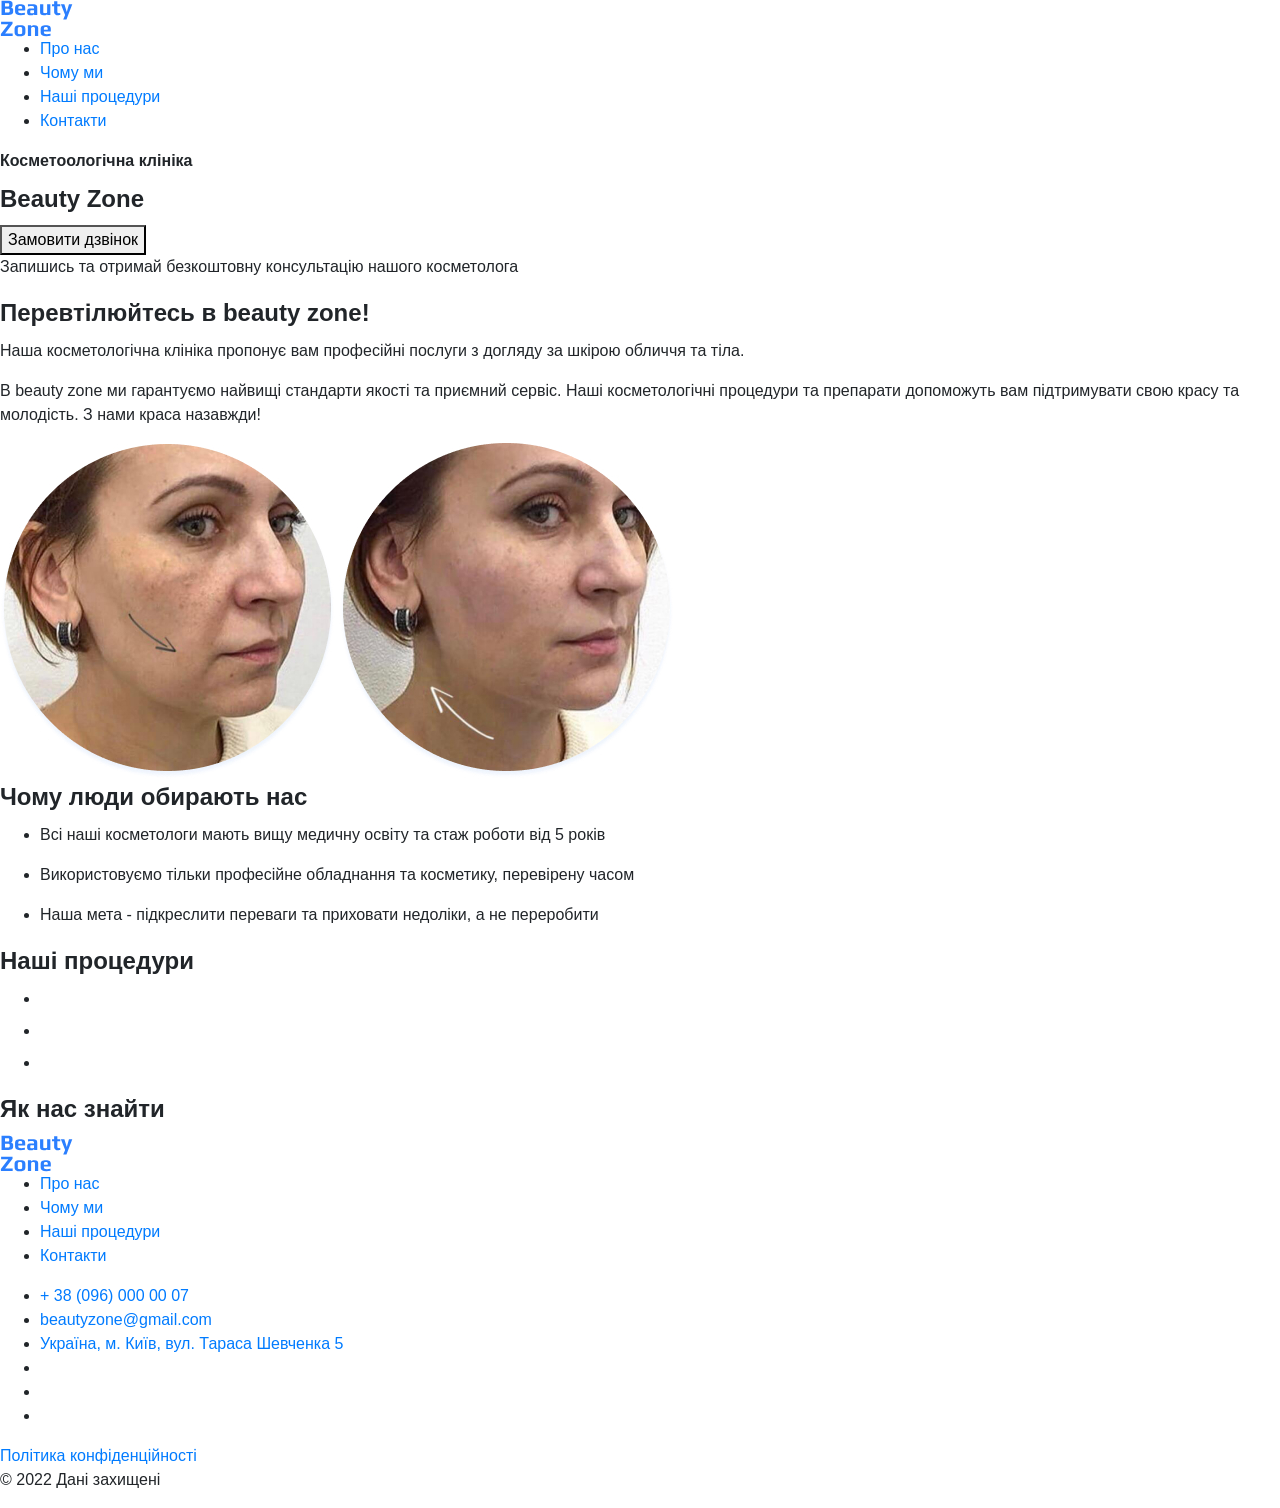
==== index.html @ ccb863d2 "add content to sections and header and footer add photoes" ====
<!DOCTYPE html>
<html lang="uk">
  <head>
    <meta charset="UTF-8" />
    <meta name="viewport" content="width=device-width, initial-scale=1.0" />
    <title>Beauty Zone</title>
    <link rel="stylesheet" href="./reboot.css" />
    <link rel="stylesheet" href="./style.css" />
  </head>
  <body>
    <header>
      <nav>
        <a href="#">
          <img src="./images/logo.svg" alt="Логотип Beauty Zone" />
        </a>
        <ul>
          <li><a href="#">Про нас</a></li>
          <li><a href="#">Чому ми</a></li>
          <li><a href="#">Наші процедури</a></li>
          <li><a href="#">Контакти</a></li>
        </ul>
      </nav>
    </header>
    <main>
      <section>
        <h4>Косметоологічна клініка</h4>
        <h1 lang="en">Beauty Zone</h1>
        <button type="button">Замовити дзвінок</button>
        <p>Запишись та отримай безкоштовну консультацію нашого косметолога</p>
      </section>
      <section>
        <h2>Перевтілюйтесь в <span lang="en">beauty zone!</span></h2>
        <p>
          Наша косметологічна клініка пропонує вам професійні послуги з догляду
          за шкірою обличчя та тіла.
        </p>
        <p>
          B <span lang="en">beauty zone</span> ми гарантуємо найвищі стандарти
          якості та приємний сервіс. Наші косметологічні процедури та препарати
          допоможуть вам підтримувати свою красу та молодість. З нами краса
          назавжди!
        </p>
        <img src="./images/Mask before.jpg" alt="Жінка до нанесення маски" />
        <img
          src="./images/Mask after.jpg"
          alt="Жінка після нанесенняic маски"
        />
      </section>
      <section>
        <h2>Чому люди <span>обирають нас</span></h2>
        <ul>
          <li>
            <div>
              <p>
                Всі наші косметологи мають вищу медичну освіту та стаж роботи
                від 5 років
              </p>
            </div>
          </li>
          <li>
            <div>
              <p>
                Використовуємо тільки професійне обладнання та косметику,
                перевірену часом
              </p>
            </div>
          </li>
          <li>
            <div>
              <p>
                Наша мета - підкреслити переваги та приховати недоліки, а не
                переробити
              </p>
            </div>
          </li>
        </ul>
      </section>
      <section>
        <h2>Наші <span>процедури</span></h2>
        <ul>
          <li>
            <article></article>
          </li>
          <li>
            <article></article>
          </li>
          <li>
            <article></article>
          </li>
        </ul>
      </section>
      <section>
        <h2>Як нас <span>знайти</span></h2>
      </section>
    </main>
    <footer>
      <a href="#">
        <img src="./images/logo.svg" alt="Логотип Beauty Zone" />
      </a>
      <nav>
        <ul>
          <li><a href="#">Про нас</a></li>
          <li><a href="#">Чому ми</a></li>
          <li><a href="#">Наші процедури</a></li>
          <li><a href="#">Контакти</a></li>
        </ul>
      </nav>
      <address>
        <ul>
          <li><a href="tel:+38(096)0000007">+ 38 (096) 000 00 07</a></li>
          <li>
            <a href="mailto:beautyzone@gmail.com">beautyzone@gmail.com</a>
          </li>
          <li>
            <a href="https://maps.app.goo.gl/f5roskzKXoE4J4bq9" target="_blank"
              >Україна, м. Київ, вул. Тараса Шевченка 5</a
            >
          </li>
          <li>
            <a href="#">
              <!-- phone -->
            </a>
          </li>
          <li>
            <a href="#">
              <!-- facebook -->
            </a>
          </li>
          <li>
            <a href="#">
              <!-- instagram -->
            </a>
          </li>
        </ul>
        <a href="#" target="_blank">Політика конфіденційності</a>
        <p>© 2022 Дані захищені</p>
      </address>
    </footer>
  </body>
</html>
---- reboot.css ----
/*
Reboot
Normalization of HTML elements, manually forked from Normalize.css to remove styles targeting irrelevant browsers while applying new styles.
Normalize is licensed MIT. https://github.com/necolas/normalize.css
* Bootstrap v4.0.0-beta (https://getbootstrap.com)
 * Copyright 2011-2017 The Bootstrap Authors
 * Copyright 2011-2017 Twitter, Inc.
 * Licensed under MIT (https://github.com/twbs/bootstrap/blob/master/LICENSE)
*/
/*
Document
1. Change from `box-sizing: content-box` so that `width` is not affected by `padding` or `border`.
2. Change the default font family in all browsers.
3. Correct the line height in all browsers.
4. Prevent adjustments of font size after orientation changes in IE on Windows Phone and in iOS.
5. Setting @viewport causes scrollbars to overlap content in IE11 and Edge, so we force a non-overlapping, non-auto-hiding scrollbar to counteract.
6. Change the default tap highlight to be completely transparent in iOS.
*/
*,
*::before,
*::after {
  box-sizing: border-box; /* 1 */
}
html {
  font-family: sans-serif; /* 2 */
  line-height: 1.15; /* 3 */
  -webkit-text-size-adjust: 100%; /* 4 */
  -ms-text-size-adjust: 100%; /* 4 */
  -ms-overflow-style: scrollbar; /* 5 */
  -webkit-tap-highlight-color: transparent; /* 6 */
}
/* IE10+ doesn't honor `<meta name="viewport">` in some cases. */
@-ms-viewport {
  width: device-width;
}
/* stylelint-disable selector-list-comma-newline-after
Shim for "new" HTML5 structural elements to display correctly (IE10, older browsers) */
article, aside, dialog, figcaption, figure, footer, header, hgroup, main, nav, section {
  display: block;
}
/*
Body
1. Remove the margin in all browsers.
2. As a best practice, apply a default `background-color`.
3. Set an explicit initial text-align value so that we can later use the `inherit` value on things like `<th>` elements.
*/
body {
  margin: 0; /* 1 */
  font-family: -apple-system, BlinkMacSystemFont, "Segoe UI", Roboto, "Helvetica Neue", Arial, sans-serif, "Apple Color Emoji", "Segoe UI Emoji", "Segoe UI Symbol";
  font-size: 1rem;
  font-weight: normal;
  line-height: 1.5;
  color: #212529;
  text-align: left; /* 3 */
  background-color: #fff; /* 2 */
}
/*
Suppress the focus outline on elements that cannot be accessed via keyboard.
This prevents an unwanted focus outline from appearing around elements that might still respond to pointer events.
Credit: https://github.com/suitcss/base
*/
[tabindex="-1"]:focus {
  outline: none !important;
}
/* 
Content grouping
1. Add the correct box sizing in Firefox.
2. Show the overflow in Edge and IE.
*/
hr {
  box-sizing: content-box; /* 1 */
  height: 0; /* 1 */
  overflow: visible; /* 2 */
}
/* 
Typography
*/
/* 
Remove top margins from headings
By default, `<h1>`-`<h6>` all receive top and bottom margins. We nuke the top margin for easier control within type scales as it avoids margin collapsing.
*/
h1, h2, h3, h4, h5, h6 {
  margin-top: 0;
  margin-bottom: .5rem;
}
/*
Reset margins on paragraphs
Similarly, the top margin on `<p>`s get reset. However, we also reset the bottom margin to use `rem` units instead of `em`.
*/
p {
  margin-top: 0;
  margin-bottom: 1rem;
}
/*
Abbreviations
1. Remove the bottom border in Firefox 39-.
2. Add the correct text decoration in Chrome, Edge, IE, Opera, and Safari.
3. Add explicit cursor to indicate changed behavior.
4. Duplicate behavior to the data-* attribute for our tooltip plugin
*/
abbr[title],
abbr[data-original-title] { /* 4 */
  text-decoration: underline; /* 2 */
  -webkit-text-decoration: underline dotted; /* 2 */
          text-decoration: underline dotted; /* 2 */
  cursor: help; /* 3 */
  border-bottom: 0; /* 1 */
}
address {
  margin-bottom: 1rem;
  font-style: normal;
  line-height: inherit;
}
ol,
ul,
dl {
  margin-top: 0;
  margin-bottom: 1rem;
}
ol ol,
ul ul,
ol ul,
ul ol {
  margin-bottom: 0;
}
dt {
  font-weight: bold;
}
dd {
  margin-bottom: .5rem;
  margin-left: 0; /* Undo browser default */
}
blockquote {
  margin: 0 0 1rem;
}
dfn {
  font-style: italic; /* Add the correct font style in Android 4.3- */
}
b,
strong {
  font-weight: bolder; /* Add the correct font weight in Chrome, Edge, and Safari */
}
small {
  font-size: 80%; /* Add the correct font size in all browsers */
}
sub,
sup {
  position: relative;
  font-size: 75%;
  line-height: 0;
  vertical-align: baseline;
}
sub {
  bottom: -.25em;
}
sup {
  top: -.5em;
}
/*
Links
*/
a {
  color: #007bff;
  text-decoration: none;
  background-color: transparent; /* Remove the gray background on active links in IE 10. */
  -webkit-text-decoration-skip: objects; /* Remove gaps in links underline in iOS 8+ and Safari 8+. */
}
a:hover {
  color: #0056b3;
  text-decoration: underline;
}
/*
And undo these styles for placeholder links/named anchors (without href) which have not been made explicitly keyboard-focusable (without tabindex). It would be more straightforward to just use a[href] in previous block, but that causes specificity issues in many other styles that are too complex to fix.
See https://github.com/twbs/bootstrap/issues/19402
*/
a:not([href]):not([tabindex]) {
  color: inherit;
  text-decoration: none;
}
a:not([href]):not([tabindex]):focus, a:not([href]):not([tabindex]):hover {
  color: inherit;
  text-decoration: none;
}
a:not([href]):not([tabindex]):focus {
  outline: 0;
}
/*
Code
*/
pre,
code,
kbd,
samp {
  font-family: monospace, monospace; /* Correct the inheritance and scaling of font size in all browsers. */
  font-size: 1em; /* Correct the odd `em` font sizing in all browsers. */
}
pre {
  /* Remove browser default top margin */
  margin-top: 0;
  /* Reset browser default of `1em` to use `rem`s */    
  margin-bottom: 1rem; 
  /* Don't allow content to break outside */    
  overflow: auto;
  /* We have @viewport set which causes scrollbars to overlap content in IE11 and Edge, so we force a non-overlapping, non-auto-hiding scrollbar to counteract. */      
  -ms-overflow-style: scrollbar;
}
/*
Figures
*/
figure {
  /* Apply a consistent margin strategy (matches our type styles). */
  margin: 0 0 1rem;
}
/*
Images and content
*/
img {
  vertical-align: middle;
  border-style: none; /* Remove the border on images inside links in IE 10-. */
}
svg:not(:root) {
  overflow: hidden; /* Hide the overflow in IE */
}
/*
Avoid 300ms click delay on touch devices that support the `touch-action` CSS property.
In particular, unlike most other browsers, IE11+Edge on Windows 10 on touch devices and IE Mobile 10-11 DON'T remove the click delay when `<meta name="viewport" content="width=device-width">` is present. However, they DO support removing the click delay via `touch-action: manipulation`.
See:
* https://getbootstrap.com/docs/4.0/content/reboot/#click-delay-optimization-for-touch
* https://caniuse.com/#feat=css-touch-action
*  https://patrickhlauke.github.io/touch/tests/results/#suppressing-300ms-delay
*/
a,
area,
button,
[role="button"],
input:not([type=range]),
label,
select,
summary,
textarea {
  -ms-touch-action: manipulation;
      touch-action: manipulation;
}
/*
Tables
*/
table {
  border-collapse: collapse; /* Prevent double borders */
}
caption {
  padding-top: 0.75rem;
  padding-bottom: 0.75rem;
  color: #868e96;
  text-align: left;
  caption-side: bottom;
}
th {
  /* Matches default `<td>` alignment by inheriting from the `<body>`, or the closest parent with a set `text-align`. */
  text-align: inherit;
}
/*
Forms
*/
label {
  /* Allow labels to use `margin` for spacing. */
  display: inline-block;
  margin-bottom: .5rem;
}
/*
Remove the default `border-radius` that macOS Chrome adds.
Details at https://github.com/twbs/bootstrap/issues/24093
*/
button {
  border-radius: 0;
}
/*
Work around a Firefox/IE bug where the transparent `button` background results in a loss of the default `button` focus styles.
Credit: https://github.com/suitcss/base/
*/
button:focus {
  outline: 1px dotted;
  outline: 5px auto -webkit-focus-ring-color;
}
input,
button,
select,
optgroup,
textarea {
  margin: 0; /* Remove the margin in Firefox and Safari */
  font-family: inherit;
  font-size: inherit;
  line-height: inherit;
}
button,
input {
  overflow: visible; /* Show the overflow in Edge */
}
button,
select {
  text-transform: none; /* Remove the inheritance of text transform in Firefox */
}
/*
1. Prevent a WebKit bug where (2) destroys native `audio` and `video` controls in Android 4.
2. Correct the inability to style clickable types in iOS and Safari.
*/
button,
html [type="button"],
[type="reset"],
[type="submit"] {
  -webkit-appearance: button;
}
/*
Remove inner border and padding from Firefox, but don't restore the outline like Normalize.
*/
button::-moz-focus-inner,
[type="button"]::-moz-focus-inner,
[type="reset"]::-moz-focus-inner,
[type="submit"]::-moz-focus-inner {
  padding: 0;
  border-style: none;
}
input[type="radio"],
input[type="checkbox"] {
  box-sizing: border-box; /* 1. Add the correct box sizing in IE 10- */
  padding: 0; /* 2. Remove the padding in IE 10- */
}
input[type="date"],
input[type="time"],
input[type="datetime-local"],
input[type="month"] {
  /* 
  Remove the default appearance of temporal inputs to avoid a Mobile Safari bug where setting a custom line-height prevents text from being vertically centered within the input.
  
  See https://bugs.webkit.org/show_bug.cgi?id=139848
  and https://github.com/twbs/bootstrap/issues/11266
  */
  -webkit-appearance: listbox;
}
textarea {
  overflow: auto; /* Remove the default vertical scrollbar in IE. */
  /* Textareas should really only resize vertically so they don't break their (horizontal) containers. */
  resize: vertical;
}
fieldset {
  /* 
  Browsers set a default `min-width: min-content;` on fieldsets, unlike e.g. `<div>`s, which have `min-width: 0;` by default. So we reset that to ensure fieldsets behave more like a standard block element.
  
  See https://github.com/twbs/bootstrap/issues/12359
  and https://html.spec.whatwg.org/multipage/#the-fieldset-and-legend-elements  
  */
  min-width: 0;
  /* Reset the default outline behavior of fieldsets so they don't affect page layout. */
  padding: 0;
  margin: 0;
  border: 0;
}
/*
1. Correct the text wrapping in Edge and IE.
2. Correct the color inheritance from `fieldset` elements in IE.
*/
legend {
  display: block;
  width: 100%;
  max-width: 100%; /* 1 */
  padding: 0;
  margin-bottom: .5rem;
  font-size: 1.5rem;
  line-height: inherit;
  color: inherit; /* 2 */
  white-space: normal; /* 1 */
}
progress {
  vertical-align: baseline; /* Add the correct vertical alignment in Chrome, Firefox, and Opera. */
}
/* 
Correct the cursor style of increment and decrement buttons in Chrome.
*/
[type="number"]::-webkit-inner-spin-button,
[type="number"]::-webkit-outer-spin-button {
  height: auto;
}
[type="search"] {
  /* 
  This overrides the extra rounded corners on search inputs in iOS so that our `.form-control` class can properly style them. Note that this cannot simply be added to `.form-control` as it's not specific enough. 
  
  For details, see https://github.com/twbs/bootstrap/issues/11586.
  */    
  outline-offset: -2px;
  -webkit-appearance: none;
}
/*
Remove the inner padding and cancel buttons in Chrome and Safari on macOS.
*/
[type="search"]::-webkit-search-cancel-button,
[type="search"]::-webkit-search-decoration {
  -webkit-appearance: none;
}
/*
1. Correct the inability to style clickable types in iOS and Safari.
2. Change font properties to `inherit` in Safari.
*/
::-webkit-file-upload-button {
  font: inherit;
  -webkit-appearance: button;
}
/*
Correct element displays
*/
output {
  display: inline-block;
}
summary {
  display: list-item; /* Add the correct display in all browsers */
}
template {
  display: none; /* Add the correct display in IE */
}
/* 
Always hide an element with the `hidden` HTML attribute (from PureCSS).
Needed for proper display in IE 10-.
*/
[hidden] {
  display: none !important;
}
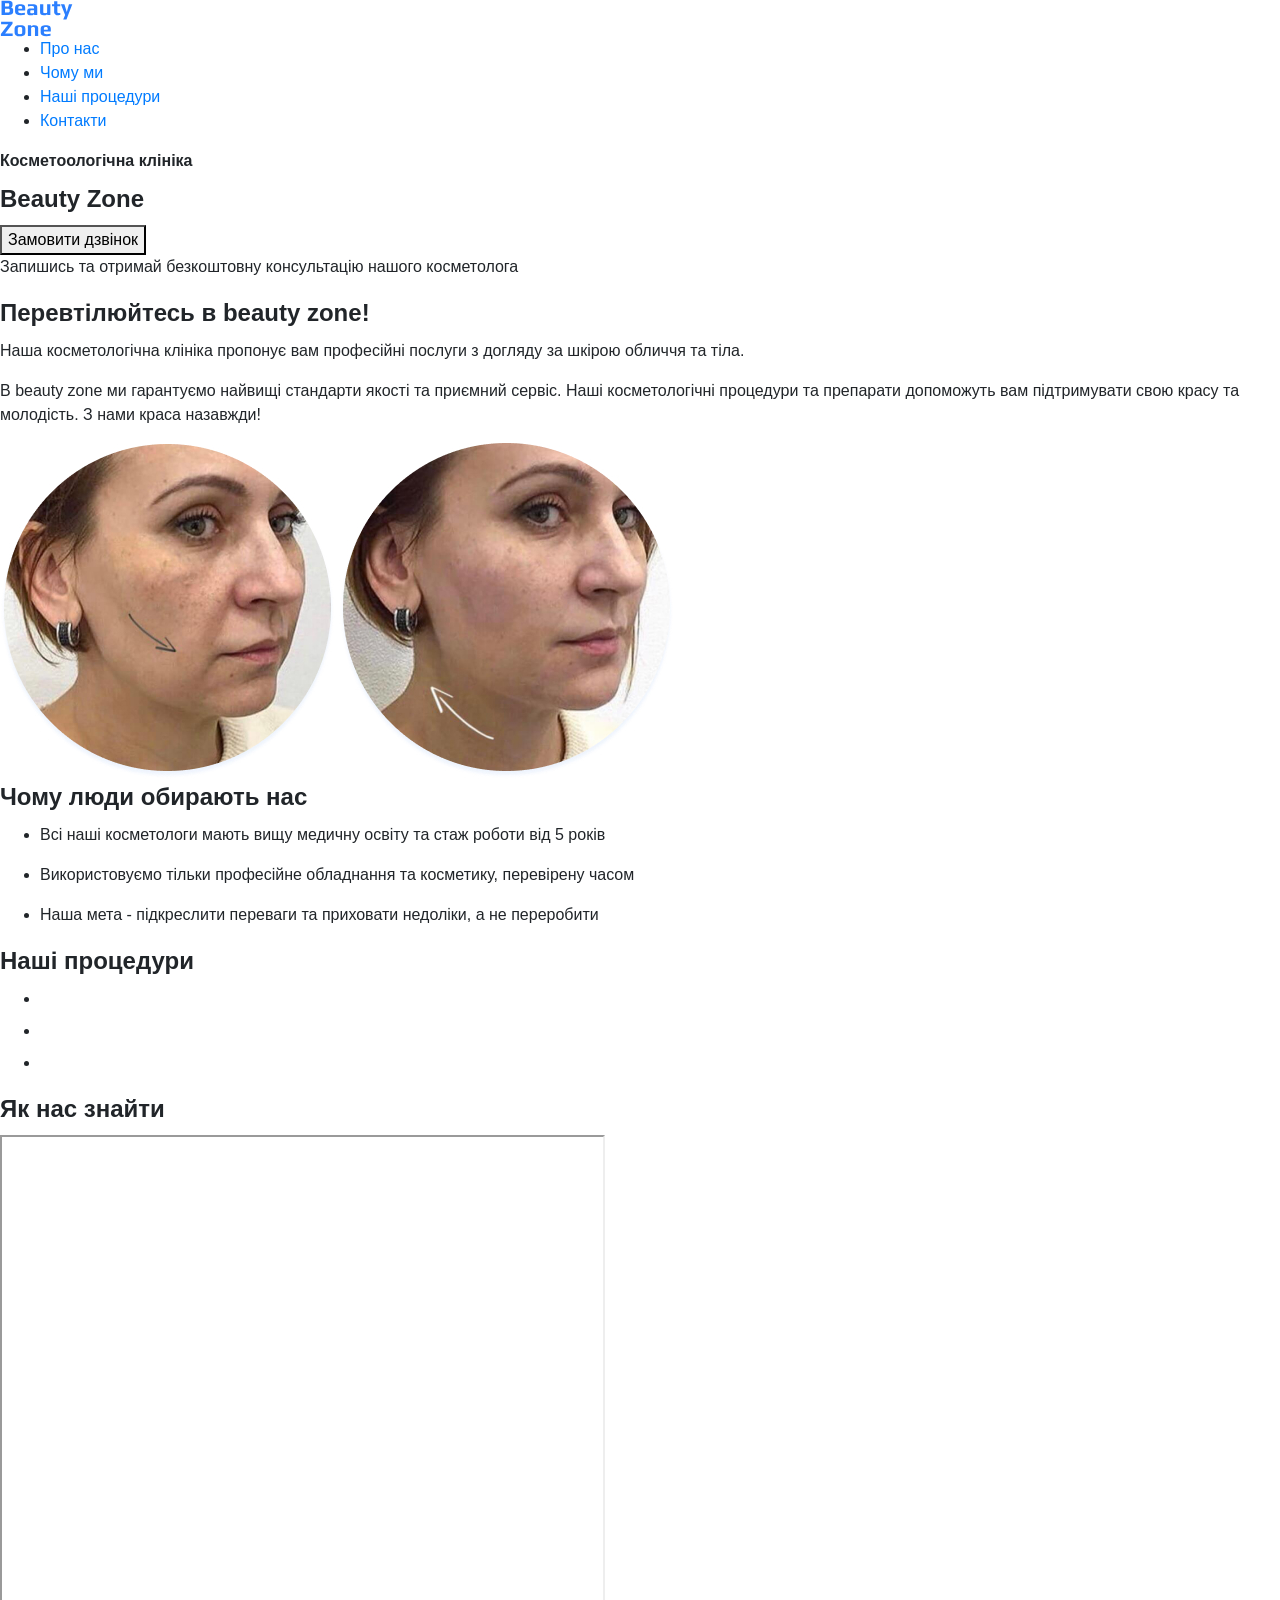
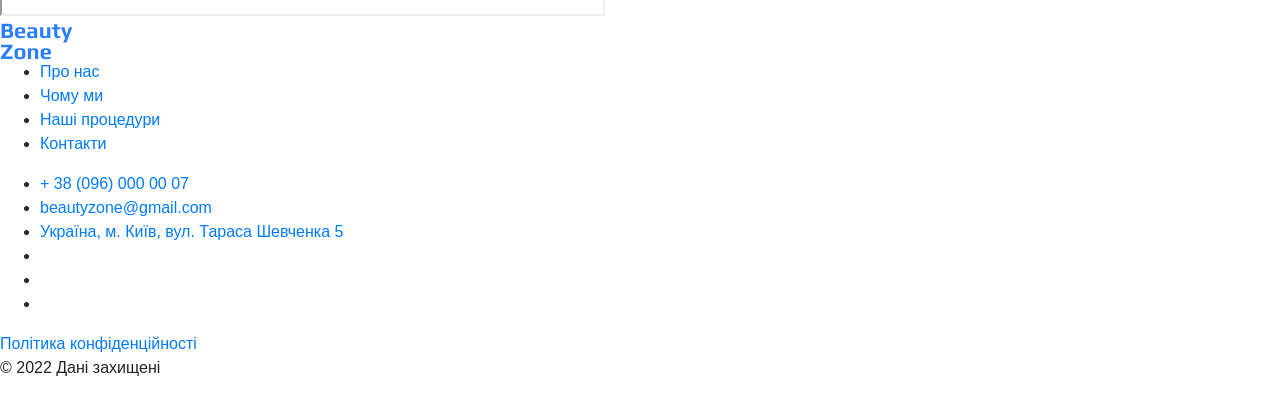
==== commit 83d947a8: "clearing the html file" ====
--- a/index.html
+++ b/index.html
@@ -10,14 +10,14 @@
   <body>
     <header>
       <nav>
-        <a href="#">
+        <a href="/">
           <img src="./images/logo.svg" alt="Логотип Beauty Zone" />
         </a>
         <ul>
-          <li><a href="#">Про нас</a></li>
-          <li><a href="#">Чому ми</a></li>
-          <li><a href="#">Наші процедури</a></li>
-          <li><a href="#">Контакти</a></li>
+          <li><a href="#about_us_section">Про нас</a></li>
+          <li><a href="#why_do_we_section">Чому ми</a></li>
+          <li><a href="#our_procedures_section">Наші процедури</a></li>
+          <li><a href="#contact_section">Контакти</a></li>
         </ul>
       </nav>
     </header>
@@ -28,7 +28,7 @@
         <button type="button">Замовити дзвінок</button>
         <p>Запишись та отримай безкоштовну консультацію нашого косметолога</p>
       </section>
-      <section>
+      <section id="about_us_section">
         <h2>Перевтілюйтесь в <span lang="en">beauty zone!</span></h2>
         <p>
           Наша косметологічна клініка пропонує вам професійні послуги з догляду
@@ -40,13 +40,13 @@
           допоможуть вам підтримувати свою красу та молодість. З нами краса
           назавжди!
         </p>
-        <img src="./images/Mask before.jpg" alt="Жінка до нанесення маски" />
+        <img src="./images/Mask_before.jpg" alt="Жінка до нанесення маски" />
         <img
-          src="./images/Mask after.jpg"
+          src="./images/Mask_after.jpg"
           alt="Жінка після нанесенняic маски"
         />
       </section>
-      <section>
+      <section id="why_do_we_section">
         <h2>Чому люди <span>обирають нас</span></h2>
         <ul>
           <li>
@@ -75,7 +75,7 @@
           </li>
         </ul>
       </section>
-      <section>
+      <section id="our_procedures_section">
         <h2>Наші <span>процедури</span></h2>
         <ul>
           <li>
@@ -89,20 +89,28 @@
           </li>
         </ul>
       </section>
-      <section>
+      <section id="contact_section">
         <h2>Як нас <span>знайти</span></h2>
+        <iframe
+          src="https://www.google.com/maps/embed?pb=!1m18!1m12!1m3!1d7778.500491057464!2d30.5155271947122!3d50.44210470204632!2m3!1f0!2f0!3f0!3m2!1i1024!2i768!4f13.1!3m3!1m2!1s0x40d4cef8b5f6338d%3A0x25c7f06ad686451c!2z0LHRg9C7LiDQotCw0YDQsNGB0LAg0KjQtdCy0YfQtdC90LrQviwgNSwg0JrQuNC10LIsIDAyMDAw!5e0!3m2!1sru!2sua!4v1706393004597!5m2!1sru!2sua"
+          width="605"
+          height="481"
+          allowfullscreen=""
+          loading="lazy"
+          referrerpolicy="no-referrer-when-downgrade"
+        ></iframe>
       </section>
     </main>
     <footer>
-      <a href="#">
+      <a href="/">
         <img src="./images/logo.svg" alt="Логотип Beauty Zone" />
       </a>
       <nav>
         <ul>
-          <li><a href="#">Про нас</a></li>
-          <li><a href="#">Чому ми</a></li>
-          <li><a href="#">Наші процедури</a></li>
-          <li><a href="#">Контакти</a></li>
+          <li><a href="#about_us_section">Про нас</a></li>
+          <li><a href="#why_do_we_section">Чому ми</a></li>
+          <li><a href="#our_procedures_section">Наші процедури</a></li>
+          <li><a href="#contact_section">Контакти</a></li>
         </ul>
       </nav>
       <address>
@@ -133,7 +141,7 @@
           </li>
         </ul>
         <a href="#" target="_blank">Політика конфіденційності</a>
-        <p>© 2022 Дані захищені</p>
+        <p>&copy; 2022 Дані захищені</p>
       </address>
     </footer>
   </body>
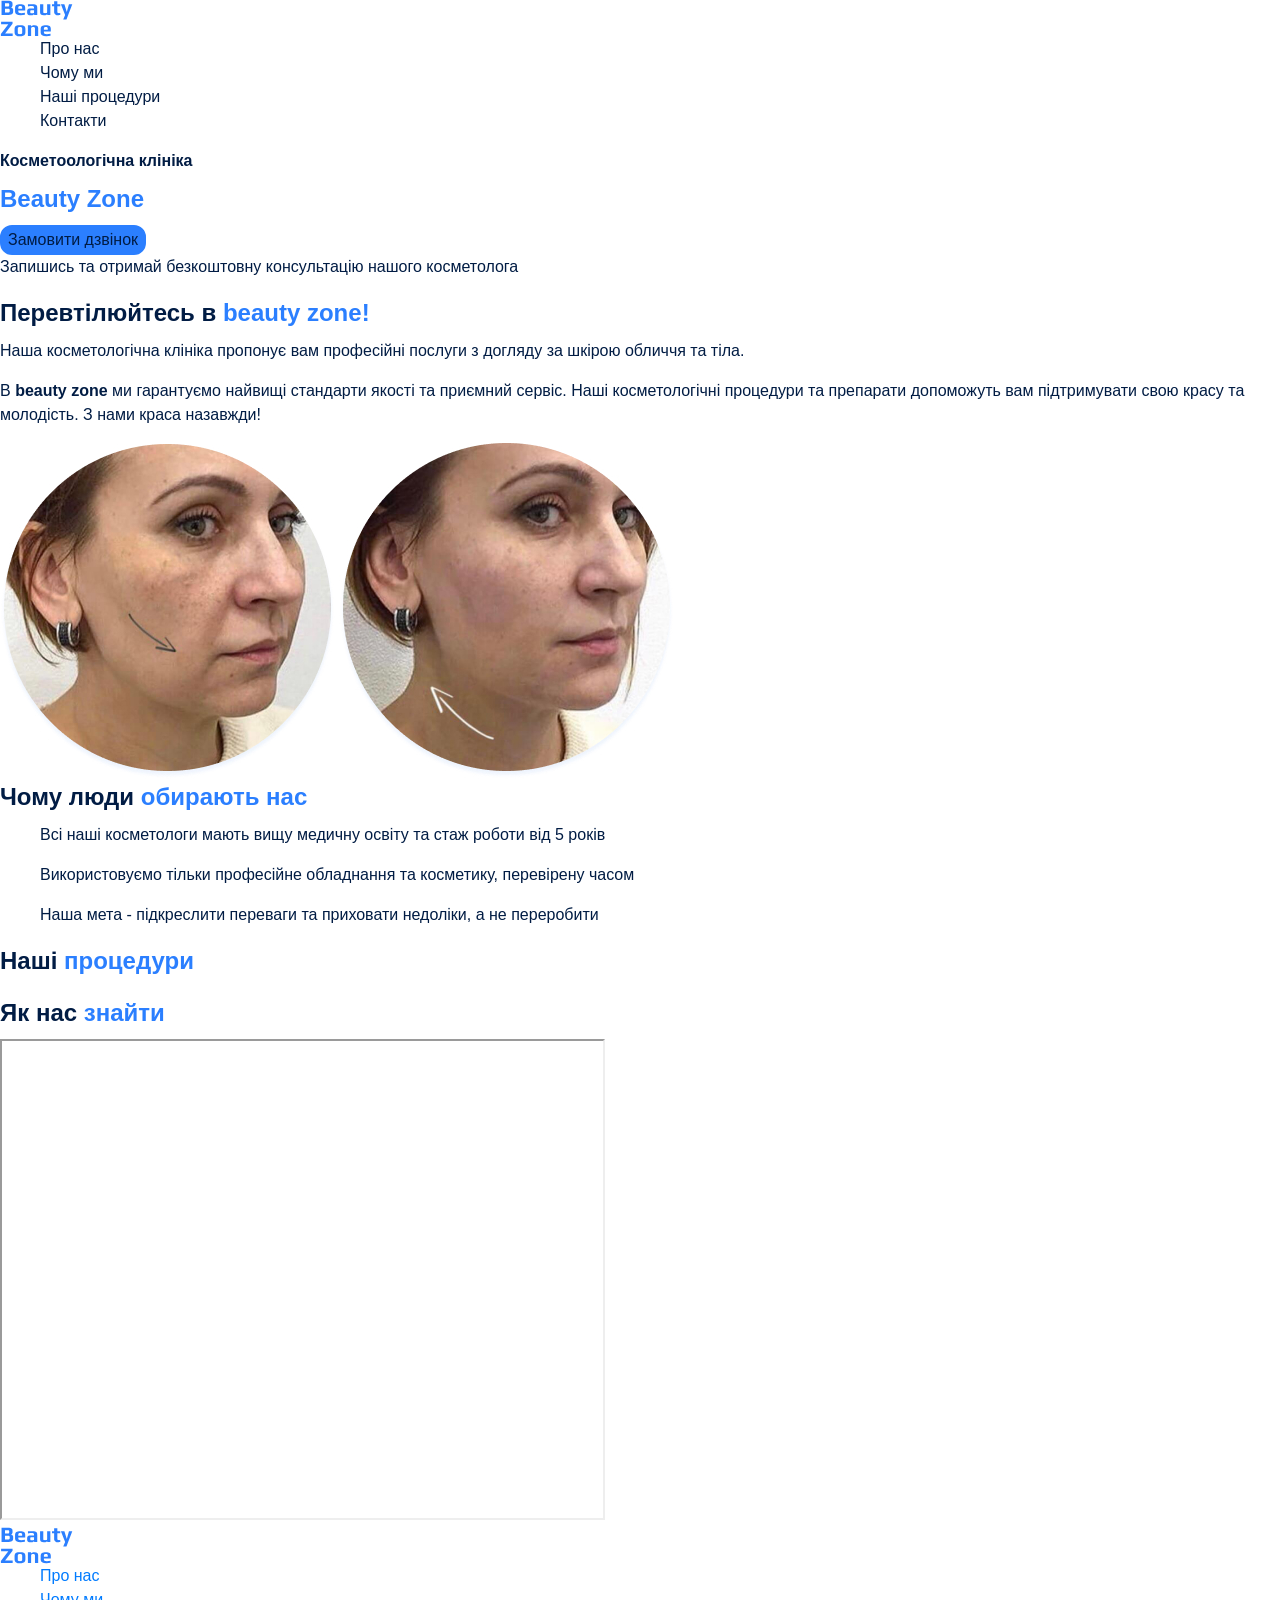
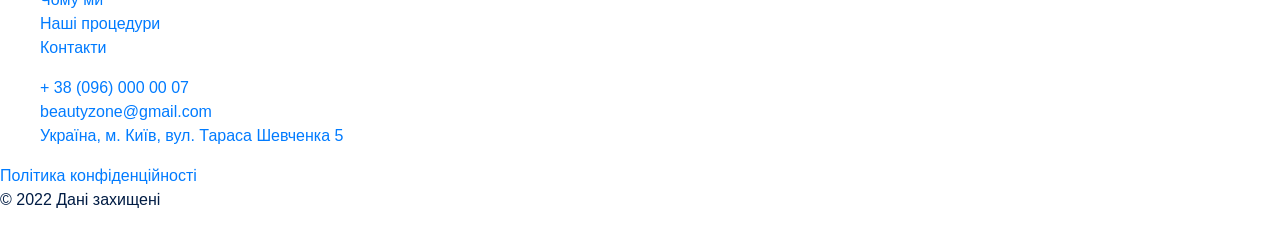
==== commit 4a4dfa8f: "add styles to headers and text" ====
--- a/index.html
+++ b/index.html
@@ -4,8 +4,8 @@
     <meta charset="UTF-8" />
     <meta name="viewport" content="width=device-width, initial-scale=1.0" />
     <title>Beauty Zone</title>
-    <link rel="stylesheet" href="./reboot.css" />
-    <link rel="stylesheet" href="./style.css" />
+    <link rel="stylesheet" href="./css/reboot.css" />
+    <link rel="stylesheet" href="/css/style.css" />
   </head>
   <body>
     <header>
@@ -14,31 +14,51 @@
           <img src="./images/logo.svg" alt="Логотип Beauty Zone" />
         </a>
         <ul>
-          <li><a href="#about_us_section">Про нас</a></li>
-          <li><a href="#why_do_we_section">Чому ми</a></li>
-          <li><a href="#our_procedures_section">Наші процедури</a></li>
-          <li><a href="#contact_section">Контакти</a></li>
+          <li><a class="link" href="#about_us_section">Про нас</a></li>
+          <li><a class="link" href="#why_do_we_section">Чому ми</a></li>
+          <li>
+            <a class="link" href="#our_procedures_section">Наші процедури</a>
+          </li>
+          <li><a class="link" href="#contact_section">Контакти</a></li>
+          <li>
+            <a href="#">
+              <!-- phone -->
+            </a>
+          </li>
+          <li>
+            <a href="#">
+              <!-- facebook -->
+            </a>
+          </li>
+          <li>
+            <a href="#">
+              <!-- instagram -->
+            </a>
+          </li>
         </ul>
       </nav>
     </header>
     <main>
       <section>
         <h4>Косметоологічна клініка</h4>
-        <h1 lang="en">Beauty Zone</h1>
-        <button type="button">Замовити дзвінок</button>
+        <h1 class="hero_title" lang="en">Beauty Zone</h1>
+        <button class="main_button" type="button">Замовити дзвінок</button>
         <p>Запишись та отримай безкоштовну консультацію нашого косметолога</p>
       </section>
       <section id="about_us_section">
-        <h2>Перевтілюйтесь в <span lang="en">beauty zone!</span></h2>
+        <h2 class="section_title">
+          Перевтілюйтесь в
+          <span class="accent_headers" lang="en">beauty zone!</span>
+        </h2>
         <p>
           Наша косметологічна клініка пропонує вам професійні послуги з догляду
           за шкірою обличчя та тіла.
         </p>
         <p>
-          B <span lang="en">beauty zone</span> ми гарантуємо найвищі стандарти
-          якості та приємний сервіс. Наші косметологічні процедури та препарати
-          допоможуть вам підтримувати свою красу та молодість. З нами краса
-          назавжди!
+          B <span class="accent_of_brand" lang="en">beauty zone</span> ми
+          гарантуємо найвищі стандарти якості та приємний сервіс. Наші
+          косметологічні процедури та препарати допоможуть вам підтримувати свою
+          красу та молодість. З нами краса назавжди!
         </p>
         <img src="./images/Mask_before.jpg" alt="Жінка до нанесення маски" />
         <img
@@ -47,7 +67,9 @@
         />
       </section>
       <section id="why_do_we_section">
-        <h2>Чому люди <span>обирають нас</span></h2>
+        <h2 class="section_title">
+          Чому люди <span class="accent_headers">обирають нас</span>
+        </h2>
         <ul>
           <li>
             <div>
@@ -76,7 +98,9 @@
         </ul>
       </section>
       <section id="our_procedures_section">
-        <h2>Наші <span>процедури</span></h2>
+        <h2 class="section_title">
+          Наші <span class="accent_headers">процедури</span>
+        </h2>
         <ul>
           <li>
             <article></article>
@@ -90,7 +114,9 @@
         </ul>
       </section>
       <section id="contact_section">
-        <h2>Як нас <span>знайти</span></h2>
+        <h2 class="section_title">
+          Як нас <span class="accent_headers">знайти</span>
+        </h2>
         <iframe
           src="https://www.google.com/maps/embed?pb=!1m18!1m12!1m3!1d7778.500491057464!2d30.5155271947122!3d50.44210470204632!2m3!1f0!2f0!3f0!3m2!1i1024!2i768!4f13.1!3m3!1m2!1s0x40d4cef8b5f6338d%3A0x25c7f06ad686451c!2z0LHRg9C7LiDQotCw0YDQsNGB0LAg0KjQtdCy0YfQtdC90LrQviwgNSwg0JrQuNC10LIsIDAyMDAw!5e0!3m2!1sru!2sua!4v1706393004597!5m2!1sru!2sua"
           width="605"
--- a/css/reboot.css
+++ b/css/reboot.css
@@ -0,0 +1,424 @@
+/*
+Reboot
+Normalization of HTML elements, manually forked from Normalize.css to remove styles targeting irrelevant browsers while applying new styles.
+Normalize is licensed MIT. https://github.com/necolas/normalize.css
+* Bootstrap v4.0.0-beta (https://getbootstrap.com)
+ * Copyright 2011-2017 The Bootstrap Authors
+ * Copyright 2011-2017 Twitter, Inc.
+ * Licensed under MIT (https://github.com/twbs/bootstrap/blob/master/LICENSE)
+*/
+/*
+Document
+1. Change from `box-sizing: content-box` so that `width` is not affected by `padding` or `border`.
+2. Change the default font family in all browsers.
+3. Correct the line height in all browsers.
+4. Prevent adjustments of font size after orientation changes in IE on Windows Phone and in iOS.
+5. Setting @viewport causes scrollbars to overlap content in IE11 and Edge, so we force a non-overlapping, non-auto-hiding scrollbar to counteract.
+6. Change the default tap highlight to be completely transparent in iOS.
+*/
+*,
+*::before,
+*::after {
+  box-sizing: border-box; /* 1 */
+}
+html {
+  font-family: sans-serif; /* 2 */
+  line-height: 1.15; /* 3 */
+  -webkit-text-size-adjust: 100%; /* 4 */
+  -ms-text-size-adjust: 100%; /* 4 */
+  -ms-overflow-style: scrollbar; /* 5 */
+  -webkit-tap-highlight-color: transparent; /* 6 */
+}
+/* IE10+ doesn't honor `<meta name="viewport">` in some cases. */
+@-ms-viewport {
+  width: device-width;
+}
+/* stylelint-disable selector-list-comma-newline-after
+Shim for "new" HTML5 structural elements to display correctly (IE10, older browsers) */
+article, aside, dialog, figcaption, figure, footer, header, hgroup, main, nav, section {
+  display: block;
+}
+/*
+Body
+1. Remove the margin in all browsers.
+2. As a best practice, apply a default `background-color`.
+3. Set an explicit initial text-align value so that we can later use the `inherit` value on things like `<th>` elements.
+*/
+body {
+  margin: 0; /* 1 */
+  font-family: -apple-system, BlinkMacSystemFont, "Segoe UI", Roboto, "Helvetica Neue", Arial, sans-serif, "Apple Color Emoji", "Segoe UI Emoji", "Segoe UI Symbol";
+  font-size: 1rem;
+  font-weight: normal;
+  line-height: 1.5;
+  color: #212529;
+  text-align: left; /* 3 */
+  background-color: #fff; /* 2 */
+}
+/*
+Suppress the focus outline on elements that cannot be accessed via keyboard.
+This prevents an unwanted focus outline from appearing around elements that might still respond to pointer events.
+Credit: https://github.com/suitcss/base
+*/
+[tabindex="-1"]:focus {
+  outline: none !important;
+}
+/* 
+Content grouping
+1. Add the correct box sizing in Firefox.
+2. Show the overflow in Edge and IE.
+*/
+hr {
+  box-sizing: content-box; /* 1 */
+  height: 0; /* 1 */
+  overflow: visible; /* 2 */
+}
+/* 
+Typography
+*/
+/* 
+Remove top margins from headings
+By default, `<h1>`-`<h6>` all receive top and bottom margins. We nuke the top margin for easier control within type scales as it avoids margin collapsing.
+*/
+h1, h2, h3, h4, h5, h6 {
+  margin-top: 0;
+  margin-bottom: .5rem;
+}
+/*
+Reset margins on paragraphs
+Similarly, the top margin on `<p>`s get reset. However, we also reset the bottom margin to use `rem` units instead of `em`.
+*/
+p {
+  margin-top: 0;
+  margin-bottom: 1rem;
+}
+/*
+Abbreviations
+1. Remove the bottom border in Firefox 39-.
+2. Add the correct text decoration in Chrome, Edge, IE, Opera, and Safari.
+3. Add explicit cursor to indicate changed behavior.
+4. Duplicate behavior to the data-* attribute for our tooltip plugin
+*/
+abbr[title],
+abbr[data-original-title] { /* 4 */
+  text-decoration: underline; /* 2 */
+  -webkit-text-decoration: underline dotted; /* 2 */
+          text-decoration: underline dotted; /* 2 */
+  cursor: help; /* 3 */
+  border-bottom: 0; /* 1 */
+}
+address {
+  margin-bottom: 1rem;
+  font-style: normal;
+  line-height: inherit;
+}
+ol,
+ul,
+dl {
+  margin-top: 0;
+  margin-bottom: 1rem;
+}
+ol ol,
+ul ul,
+ol ul,
+ul ol {
+  margin-bottom: 0;
+}
+dt {
+  font-weight: bold;
+}
+dd {
+  margin-bottom: .5rem;
+  margin-left: 0; /* Undo browser default */
+}
+blockquote {
+  margin: 0 0 1rem;
+}
+dfn {
+  font-style: italic; /* Add the correct font style in Android 4.3- */
+}
+b,
+strong {
+  font-weight: bolder; /* Add the correct font weight in Chrome, Edge, and Safari */
+}
+small {
+  font-size: 80%; /* Add the correct font size in all browsers */
+}
+sub,
+sup {
+  position: relative;
+  font-size: 75%;
+  line-height: 0;
+  vertical-align: baseline;
+}
+sub {
+  bottom: -.25em;
+}
+sup {
+  top: -.5em;
+}
+/*
+Links
+*/
+a {
+  color: #007bff;
+  text-decoration: none;
+  background-color: transparent; /* Remove the gray background on active links in IE 10. */
+  -webkit-text-decoration-skip: objects; /* Remove gaps in links underline in iOS 8+ and Safari 8+. */
+}
+a:hover {
+  color: #0056b3;
+  text-decoration: underline;
+}
+/*
+And undo these styles for placeholder links/named anchors (without href) which have not been made explicitly keyboard-focusable (without tabindex). It would be more straightforward to just use a[href] in previous block, but that causes specificity issues in many other styles that are too complex to fix.
+See https://github.com/twbs/bootstrap/issues/19402
+*/
+a:not([href]):not([tabindex]) {
+  color: inherit;
+  text-decoration: none;
+}
+a:not([href]):not([tabindex]):focus, a:not([href]):not([tabindex]):hover {
+  color: inherit;
+  text-decoration: none;
+}
+a:not([href]):not([tabindex]):focus {
+  outline: 0;
+}
+/*
+Code
+*/
+pre,
+code,
+kbd,
+samp {
+  font-family: monospace, monospace; /* Correct the inheritance and scaling of font size in all browsers. */
+  font-size: 1em; /* Correct the odd `em` font sizing in all browsers. */
+}
+pre {
+  /* Remove browser default top margin */
+  margin-top: 0;
+  /* Reset browser default of `1em` to use `rem`s */    
+  margin-bottom: 1rem; 
+  /* Don't allow content to break outside */    
+  overflow: auto;
+  /* We have @viewport set which causes scrollbars to overlap content in IE11 and Edge, so we force a non-overlapping, non-auto-hiding scrollbar to counteract. */      
+  -ms-overflow-style: scrollbar;
+}
+/*
+Figures
+*/
+figure {
+  /* Apply a consistent margin strategy (matches our type styles). */
+  margin: 0 0 1rem;
+}
+/*
+Images and content
+*/
+img {
+  vertical-align: middle;
+  border-style: none; /* Remove the border on images inside links in IE 10-. */
+}
+svg:not(:root) {
+  overflow: hidden; /* Hide the overflow in IE */
+}
+/*
+Avoid 300ms click delay on touch devices that support the `touch-action` CSS property.
+In particular, unlike most other browsers, IE11+Edge on Windows 10 on touch devices and IE Mobile 10-11 DON'T remove the click delay when `<meta name="viewport" content="width=device-width">` is present. However, they DO support removing the click delay via `touch-action: manipulation`.
+See:
+* https://getbootstrap.com/docs/4.0/content/reboot/#click-delay-optimization-for-touch
+* https://caniuse.com/#feat=css-touch-action
+*  https://patrickhlauke.github.io/touch/tests/results/#suppressing-300ms-delay
+*/
+a,
+area,
+button,
+[role="button"],
+input:not([type=range]),
+label,
+select,
+summary,
+textarea {
+  -ms-touch-action: manipulation;
+      touch-action: manipulation;
+}
+/*
+Tables
+*/
+table {
+  border-collapse: collapse; /* Prevent double borders */
+}
+caption {
+  padding-top: 0.75rem;
+  padding-bottom: 0.75rem;
+  color: #868e96;
+  text-align: left;
+  caption-side: bottom;
+}
+th {
+  /* Matches default `<td>` alignment by inheriting from the `<body>`, or the closest parent with a set `text-align`. */
+  text-align: inherit;
+}
+/*
+Forms
+*/
+label {
+  /* Allow labels to use `margin` for spacing. */
+  display: inline-block;
+  margin-bottom: .5rem;
+}
+/*
+Remove the default `border-radius` that macOS Chrome adds.
+Details at https://github.com/twbs/bootstrap/issues/24093
+*/
+button {
+  border-radius: 0;
+}
+/*
+Work around a Firefox/IE bug where the transparent `button` background results in a loss of the default `button` focus styles.
+Credit: https://github.com/suitcss/base/
+*/
+button:focus {
+  outline: 1px dotted;
+  outline: 5px auto -webkit-focus-ring-color;
+}
+input,
+button,
+select,
+optgroup,
+textarea {
+  margin: 0; /* Remove the margin in Firefox and Safari */
+  font-family: inherit;
+  font-size: inherit;
+  line-height: inherit;
+}
+button,
+input {
+  overflow: visible; /* Show the overflow in Edge */
+}
+button,
+select {
+  text-transform: none; /* Remove the inheritance of text transform in Firefox */
+}
+/*
+1. Prevent a WebKit bug where (2) destroys native `audio` and `video` controls in Android 4.
+2. Correct the inability to style clickable types in iOS and Safari.
+*/
+button,
+html [type="button"],
+[type="reset"],
+[type="submit"] {
+  -webkit-appearance: button;
+}
+/*
+Remove inner border and padding from Firefox, but don't restore the outline like Normalize.
+*/
+button::-moz-focus-inner,
+[type="button"]::-moz-focus-inner,
+[type="reset"]::-moz-focus-inner,
+[type="submit"]::-moz-focus-inner {
+  padding: 0;
+  border-style: none;
+}
+input[type="radio"],
+input[type="checkbox"] {
+  box-sizing: border-box; /* 1. Add the correct box sizing in IE 10- */
+  padding: 0; /* 2. Remove the padding in IE 10- */
+}
+input[type="date"],
+input[type="time"],
+input[type="datetime-local"],
+input[type="month"] {
+  /* 
+  Remove the default appearance of temporal inputs to avoid a Mobile Safari bug where setting a custom line-height prevents text from being vertically centered within the input.
+  
+  See https://bugs.webkit.org/show_bug.cgi?id=139848
+  and https://github.com/twbs/bootstrap/issues/11266
+  */
+  -webkit-appearance: listbox;
+}
+textarea {
+  overflow: auto; /* Remove the default vertical scrollbar in IE. */
+  /* Textareas should really only resize vertically so they don't break their (horizontal) containers. */
+  resize: vertical;
+}
+fieldset {
+  /* 
+  Browsers set a default `min-width: min-content;` on fieldsets, unlike e.g. `<div>`s, which have `min-width: 0;` by default. So we reset that to ensure fieldsets behave more like a standard block element.
+  
+  See https://github.com/twbs/bootstrap/issues/12359
+  and https://html.spec.whatwg.org/multipage/#the-fieldset-and-legend-elements  
+  */
+  min-width: 0;
+  /* Reset the default outline behavior of fieldsets so they don't affect page layout. */
+  padding: 0;
+  margin: 0;
+  border: 0;
+}
+/*
+1. Correct the text wrapping in Edge and IE.
+2. Correct the color inheritance from `fieldset` elements in IE.
+*/
+legend {
+  display: block;
+  width: 100%;
+  max-width: 100%; /* 1 */
+  padding: 0;
+  margin-bottom: .5rem;
+  font-size: 1.5rem;
+  line-height: inherit;
+  color: inherit; /* 2 */
+  white-space: normal; /* 1 */
+}
+progress {
+  vertical-align: baseline; /* Add the correct vertical alignment in Chrome, Firefox, and Opera. */
+}
+/* 
+Correct the cursor style of increment and decrement buttons in Chrome.
+*/
+[type="number"]::-webkit-inner-spin-button,
+[type="number"]::-webkit-outer-spin-button {
+  height: auto;
+}
+[type="search"] {
+  /* 
+  This overrides the extra rounded corners on search inputs in iOS so that our `.form-control` class can properly style them. Note that this cannot simply be added to `.form-control` as it's not specific enough. 
+  
+  For details, see https://github.com/twbs/bootstrap/issues/11586.
+  */    
+  outline-offset: -2px;
+  -webkit-appearance: none;
+}
+/*
+Remove the inner padding and cancel buttons in Chrome and Safari on macOS.
+*/
+[type="search"]::-webkit-search-cancel-button,
+[type="search"]::-webkit-search-decoration {
+  -webkit-appearance: none;
+}
+/*
+1. Correct the inability to style clickable types in iOS and Safari.
+2. Change font properties to `inherit` in Safari.
+*/
+::-webkit-file-upload-button {
+  font: inherit;
+  -webkit-appearance: button;
+}
+/*
+Correct element displays
+*/
+output {
+  display: inline-block;
+}
+summary {
+  display: list-item; /* Add the correct display in all browsers */
+}
+template {
+  display: none; /* Add the correct display in IE */
+}
+/* 
+Always hide an element with the `hidden` HTML attribute (from PureCSS).
+Needed for proper display in IE 10-.
+*/
+[hidden] {
+  display: none !important;
+}
--- a/css/style.css
+++ b/css/style.css
@@ -0,0 +1,42 @@
+:root {
+  --color-primary-dark: #2b7fff;
+  --color-primary-light: #ffffff;
+  --color-primary-sections: #011c44;
+}
+/* Base */
+ul {
+  list-style-type: none;
+}
+body {
+  color: var(--color-primary-sections);
+}
+/* Button */
+.main_button {
+  color: var(--color-primary-ligh);
+  background-color: var(--color-primary-dark);
+  border: 2px solid var(--color-primary-dark);
+  border-radius: 12px;
+}
+.main_button:hover {
+  color: #2b7fff;
+  background-color: transparent;
+  cursor: pointer;
+}
+/* link */
+.link {
+  color: #011c44;
+}
+.link:hover {
+  color: var(--color-primary-dark);
+}
+/* Hero_title */
+.hero_title {
+  color: var(--color-primary-dark);
+}
+/*  */
+.accent_headers {
+  color: var(--color-primary-dark);
+}
+.accent_of_brand {
+  font-weight: bold;
+}
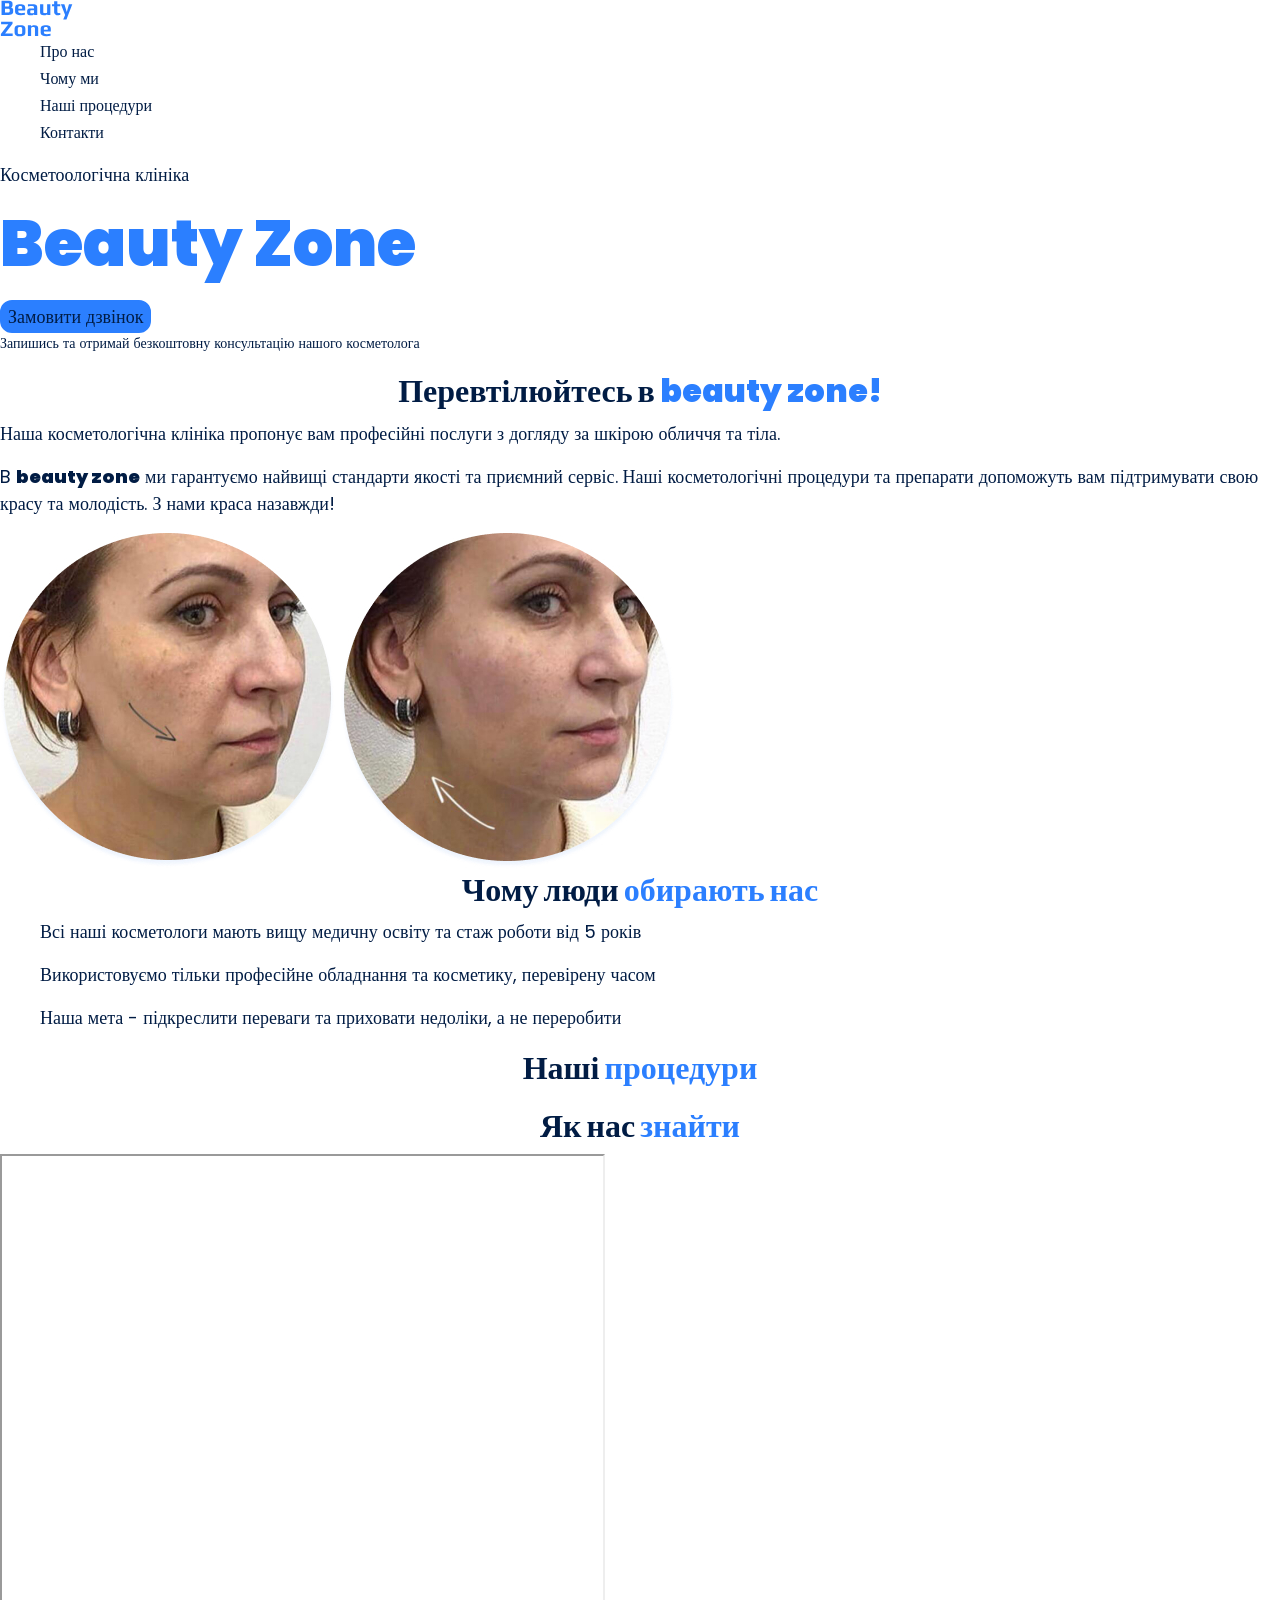
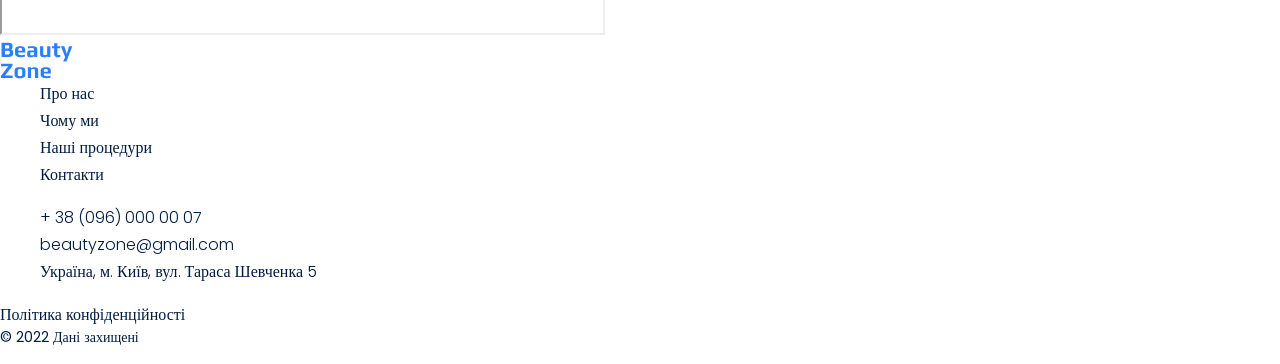
==== commit 3195dd07: "add font styles to the all text" ====
--- a/index.html
+++ b/index.html
@@ -4,7 +4,9 @@
     <meta charset="UTF-8" />
     <meta name="viewport" content="width=device-width, initial-scale=1.0" />
     <title>Beauty Zone</title>
+    <!-- CSS files -->
     <link rel="stylesheet" href="./css/reboot.css" />
+    <link rel="stylesheet" href="./css/fonts.css" />
     <link rel="stylesheet" href="/css/style.css" />
   </head>
   <body>
@@ -39,7 +41,7 @@
       </nav>
     </header>
     <main>
-      <section>
+      <section class="main_title_section">
         <h4>Косметоологічна клініка</h4>
         <h1 class="hero_title" lang="en">Beauty Zone</h1>
         <button class="main_button" type="button">Замовити дзвінок</button>
@@ -133,20 +135,31 @@
       </a>
       <nav>
         <ul>
-          <li><a href="#about_us_section">Про нас</a></li>
-          <li><a href="#why_do_we_section">Чому ми</a></li>
-          <li><a href="#our_procedures_section">Наші процедури</a></li>
-          <li><a href="#contact_section">Контакти</a></li>
+          <li><a class="link" href="#about_us_section">Про нас</a></li>
+          <li><a class="link" href="#why_do_we_section">Чому ми</a></li>
+          <li>
+            <a class="link" href="#our_procedures_section">Наші процедури</a>
+          </li>
+          <li><a class="link" href="#contact_section">Контакти</a></li>
         </ul>
       </nav>
       <address>
         <ul>
-          <li><a href="tel:+38(096)0000007">+ 38 (096) 000 00 07</a></li>
           <li>
-            <a href="mailto:beautyzone@gmail.com">beautyzone@gmail.com</a>
+            <a class="address_link" href="tel:+38(096)0000007"
+              >+ 38 (096) 000 00 07</a
+            >
           </li>
           <li>
-            <a href="https://maps.app.goo.gl/f5roskzKXoE4J4bq9" target="_blank"
+            <a class="address_link" href="mailto:beautyzone@gmail.com"
+              >beautyzone@gmail.com</a
+            >
+          </li>
+          <li>
+            <a
+              class="address_link"
+              href="https://maps.app.goo.gl/f5roskzKXoE4J4bq9"
+              target="_blank"
               >Україна, м. Київ, вул. Тараса Шевченка 5</a
             >
           </li>
@@ -166,8 +179,10 @@
             </a>
           </li>
         </ul>
-        <a href="#" target="_blank">Політика конфіденційності</a>
-        <p>&copy; 2022 Дані захищені</p>
+        <a class="address_link" href="#" target="_blank"
+          >Політика конфіденційності</a
+        >
+        <p class="address_copyright">&copy; 2022 Дані захищені</p>
       </address>
     </footer>
   </body>
--- a/css/fonts.css
+++ b/css/fonts.css
@@ -0,0 +1,29 @@
+@font-face {
+  font-display: swap;
+  font-family: "Poppins";
+  font-style: normal;
+  font-weight: 300;
+  src: url("../fonts/poppins-v20-latin-300.woff2") format("woff2");
+}
+@font-face {
+  font-display: swap;
+  font-family: "Poppins";
+  font-style: normal;
+  font-weight: 400;
+  src: url("../fonts/poppins-v20-latin-regular.woff2") format("woff2");
+}
+@font-face {
+  font-display: swap;
+  font-family: "Poppins";
+  font-style: normal;
+  font-weight: 600;
+  src: url("../fonts/poppins-v20-latin-600.woff2") format("woff2");
+}
+
+@font-face {
+  font-display: swap;
+  font-family: "Poppins";
+  font-style: normal;
+  font-weight: 900;
+  src: url("../fonts/poppins-v20-latin-900.woff2") format("woff2");
+}
--- a/css/style.css
+++ b/css/style.css
@@ -4,12 +4,24 @@
   --color-primary-sections: #011c44;
 }
 /* Base */
+body {
+  color: var(--color-primary-sections);
+  font-family: "Poppins";
+  font-weight: 400;
+  line-height: 1.5;
+  font-size: 18px;
+}
+h2 {
+  text-align: center;
+}
+h4 {
+  font-weight: normal;
+  font-size: 18px;
+}
 ul {
   list-style-type: none;
 }
-body {
-  color: var(--color-primary-sections);
-}
+
 /* Button */
 .main_button {
   color: var(--color-primary-ligh);
@@ -24,19 +36,52 @@
 }
 /* link */
 .link {
-  color: #011c44;
+  color: var(--color-primary-sections);
+  font-size: 16px;
 }
 .link:hover {
   color: var(--color-primary-dark);
+  font-weight: 600;
+  text-decoration: none;
 }
 /* Hero_title */
 .hero_title {
   color: var(--color-primary-dark);
+  font-size: 64px;
 }
-/*  */
+.main_title_section p {
+  font-size: 14px;
+}
 .accent_headers {
   color: var(--color-primary-dark);
 }
 .accent_of_brand {
   font-weight: bold;
 }
+.section_title {
+  font-size: 32px;
+  font-weight: 900;
+  line-height: 1.3;
+}
+/* About us section */
+
+/* Why do we section */
+
+/* Our procedurs section */
+
+/* Contact section */
+
+/* footer */
+.address_link {
+  color: var(--color-primary-sections);
+  font-size: 16px;
+  font-weight: 300;
+  text-decoration: none;
+}
+.address_link:hover {
+  color: var(--color-primary-dark);
+  text-decoration: none;
+}
+.address_copyright {
+  font-size: 14px;
+}
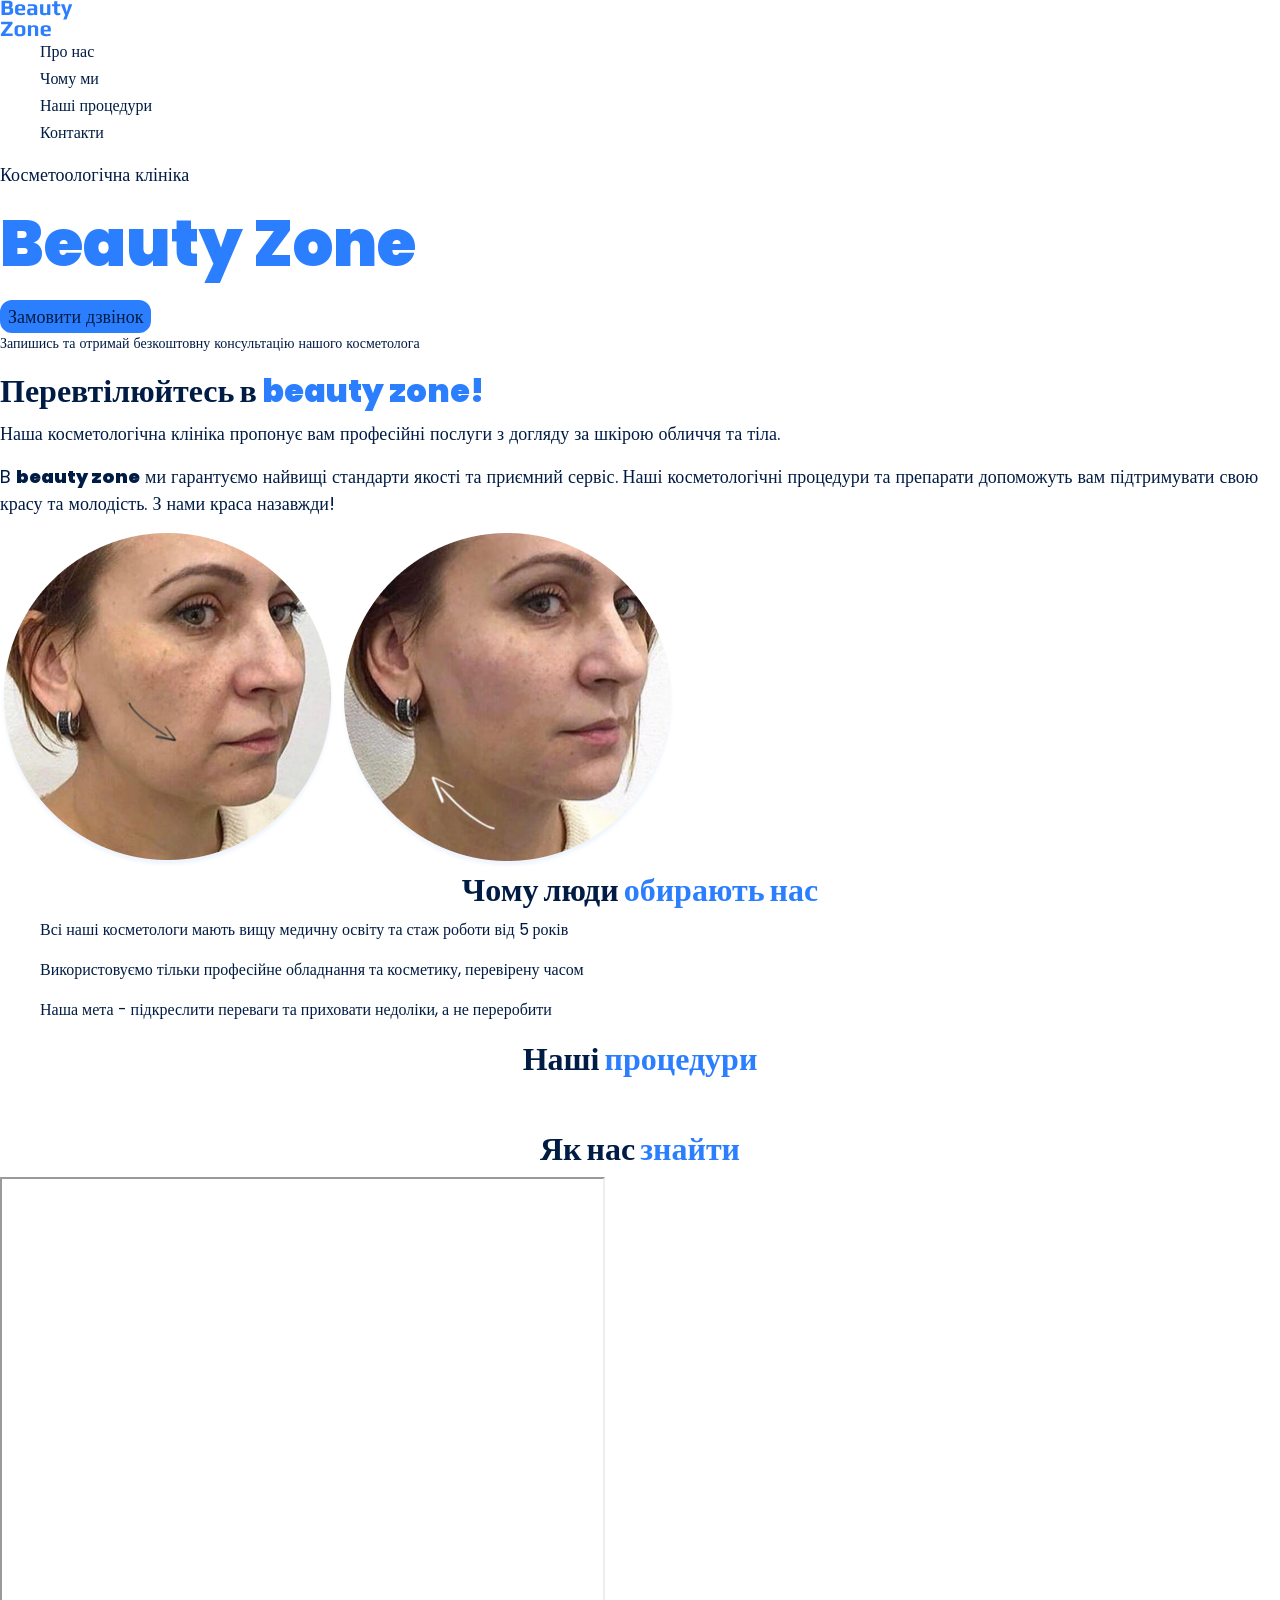
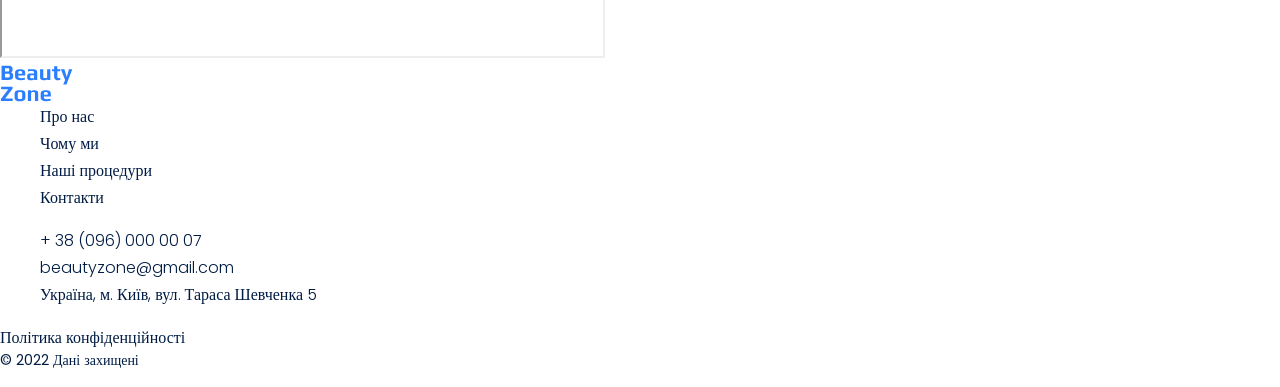
==== commit 4a5e6c5c: "rewrite some styles for text" ====
--- a/index.html
+++ b/index.html
@@ -47,7 +47,7 @@
         <button class="main_button" type="button">Замовити дзвінок</button>
         <p>Запишись та отримай безкоштовну консультацію нашого косметолога</p>
       </section>
-      <section id="about_us_section">
+      <section class="about_us_section" id="about_us_section">
         <h2 class="section_title">
           Перевтілюйтесь в
           <span class="accent_headers" lang="en">beauty zone!</span>
@@ -68,7 +68,7 @@
           alt="Жінка після нанесенняic маски"
         />
       </section>
-      <section id="why_do_we_section">
+      <section class="why_do_we_section" id="why_do_we_section">
         <h2 class="section_title">
           Чому люди <span class="accent_headers">обирають нас</span>
         </h2>
@@ -105,7 +105,9 @@
         </h2>
         <ul>
           <li>
-            <article></article>
+            <article>
+              <h4 class="article_title">Маски для обличчя</h4>
+            </article>
           </li>
           <li>
             <article></article>
--- a/css/style.css
+++ b/css/style.css
@@ -1,11 +1,11 @@
 :root {
-  --color-primary-dark: #2b7fff;
+  --color-primary-lightmain: #2b7fff;
   --color-primary-light: #ffffff;
-  --color-primary-sections: #011c44;
+  --color-primary-dark: #011c44;
 }
 /* Base */
 body {
-  color: var(--color-primary-sections);
+  color: var(--color-primary-dark);
   font-family: "Poppins";
   font-weight: 400;
   line-height: 1.5;
@@ -21,12 +21,11 @@
 ul {
   list-style-type: none;
 }
-
 /* Button */
 .main_button {
   color: var(--color-primary-ligh);
-  background-color: var(--color-primary-dark);
-  border: 2px solid var(--color-primary-dark);
+  background-color: var(--color-primary-lightmain);
+  border: 2px solid var(--color-primary-lightmain);
   border-radius: 12px;
 }
 .main_button:hover {
@@ -36,50 +35,61 @@
 }
 /* link */
 .link {
-  color: var(--color-primary-sections);
+  color: var(--color-primary-dark);
   font-size: 16px;
 }
 .link:hover {
-  color: var(--color-primary-dark);
+  color: var(--color-primary-lightmain);
   font-weight: 600;
   text-decoration: none;
 }
 /* Hero_title */
 .hero_title {
-  color: var(--color-primary-dark);
+  color: var(--color-primary-lightmain);
   font-size: 64px;
 }
 .main_title_section p {
   font-size: 14px;
 }
-.accent_headers {
-  color: var(--color-primary-dark);
-}
-.accent_of_brand {
-  font-weight: bold;
-}
+/* Another titles */
 .section_title {
   font-size: 32px;
   font-weight: 900;
   line-height: 1.3;
 }
+
 /* About us section */
 
+.accent_headers {
+  color: var(--color-primary-lightmain);
+}
+.accent_of_brand {
+  font-weight: bold;
+}
+.about_us_section h2 {
+  text-align: left;
+}
 /* Why do we section */
 
+.why_do_we_section p {
+  font-size: 16px;
+}
 /* Our procedurs section */
-
+.article_title {
+  color: var(--color-primary-light);
+  font-size: 16px;
+}
 /* Contact section */
 
 /* footer */
 .address_link {
-  color: var(--color-primary-sections);
+  color: var(--color-primary-dark);
   font-size: 16px;
   font-weight: 300;
   text-decoration: none;
 }
 .address_link:hover {
-  color: var(--color-primary-dark);
+  color: var(--color-primary-lightmain);
   text-decoration: none;
 }
 .address_copyright {
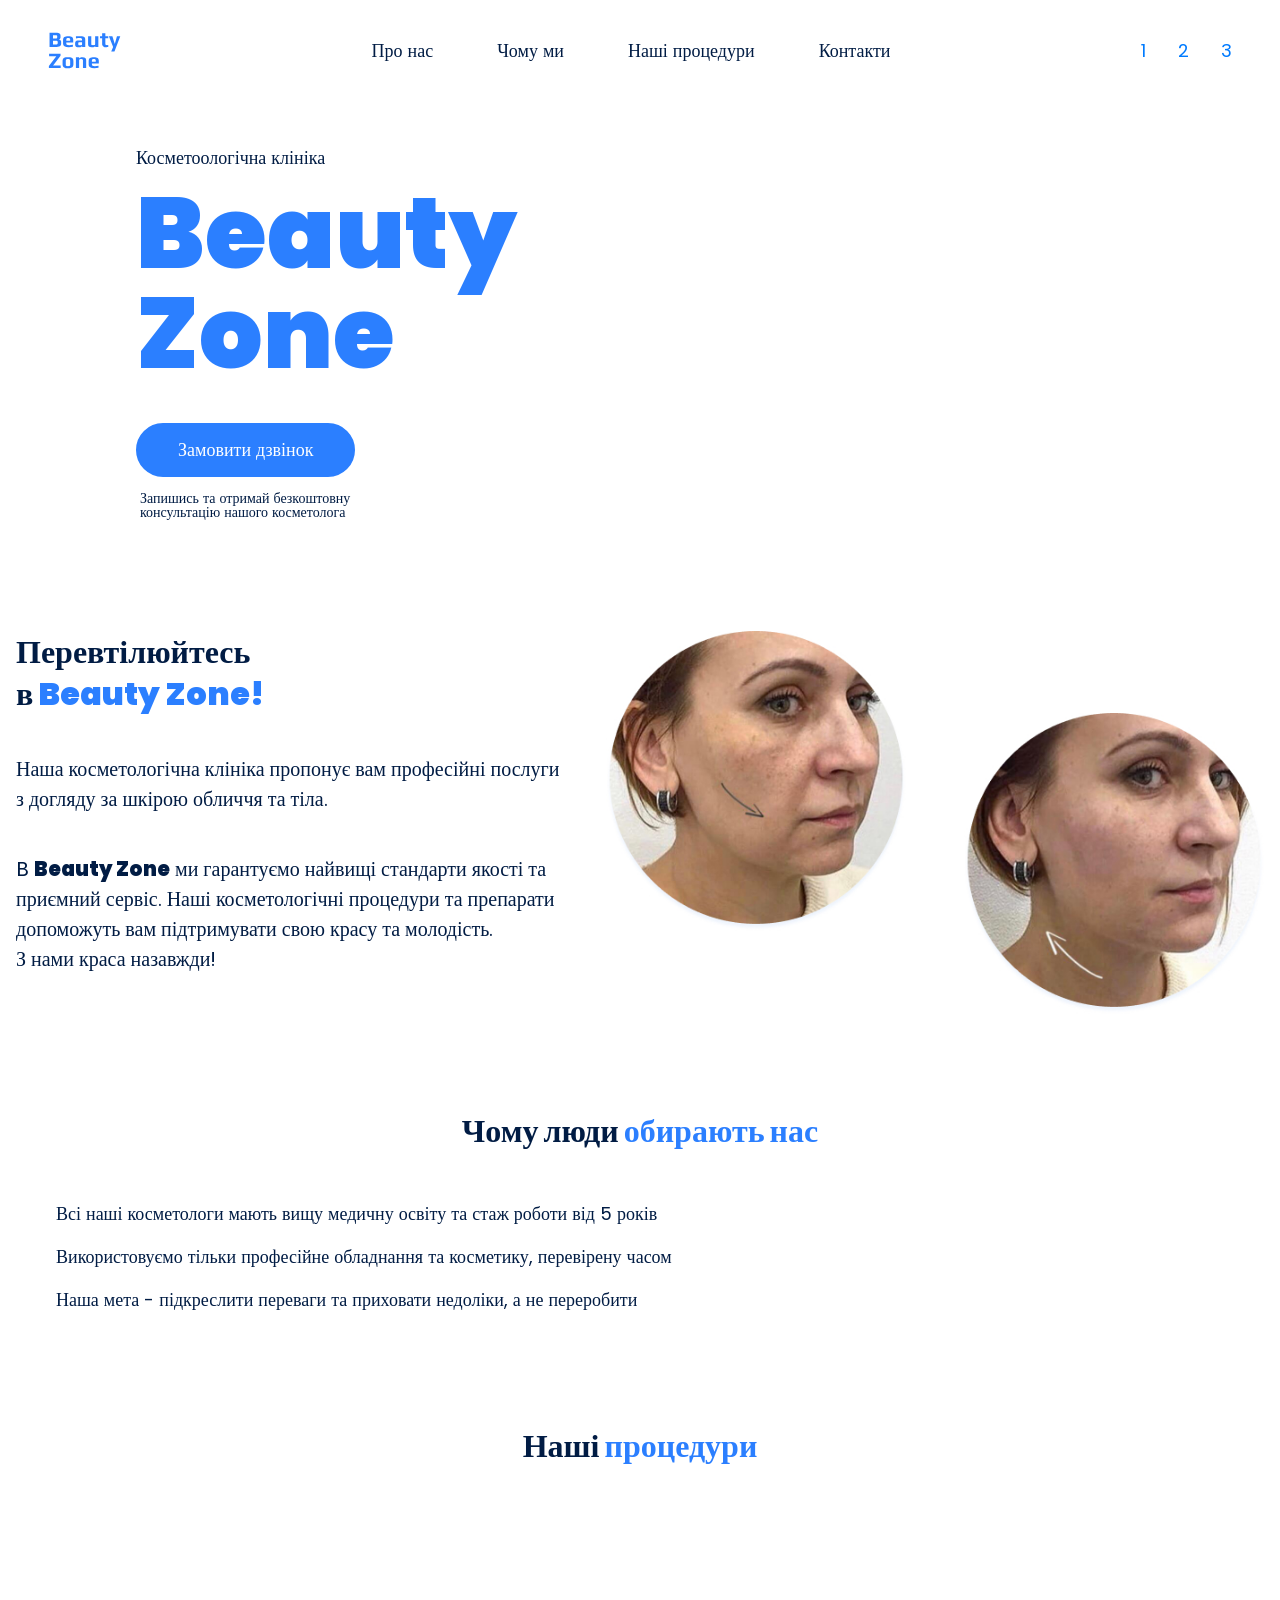
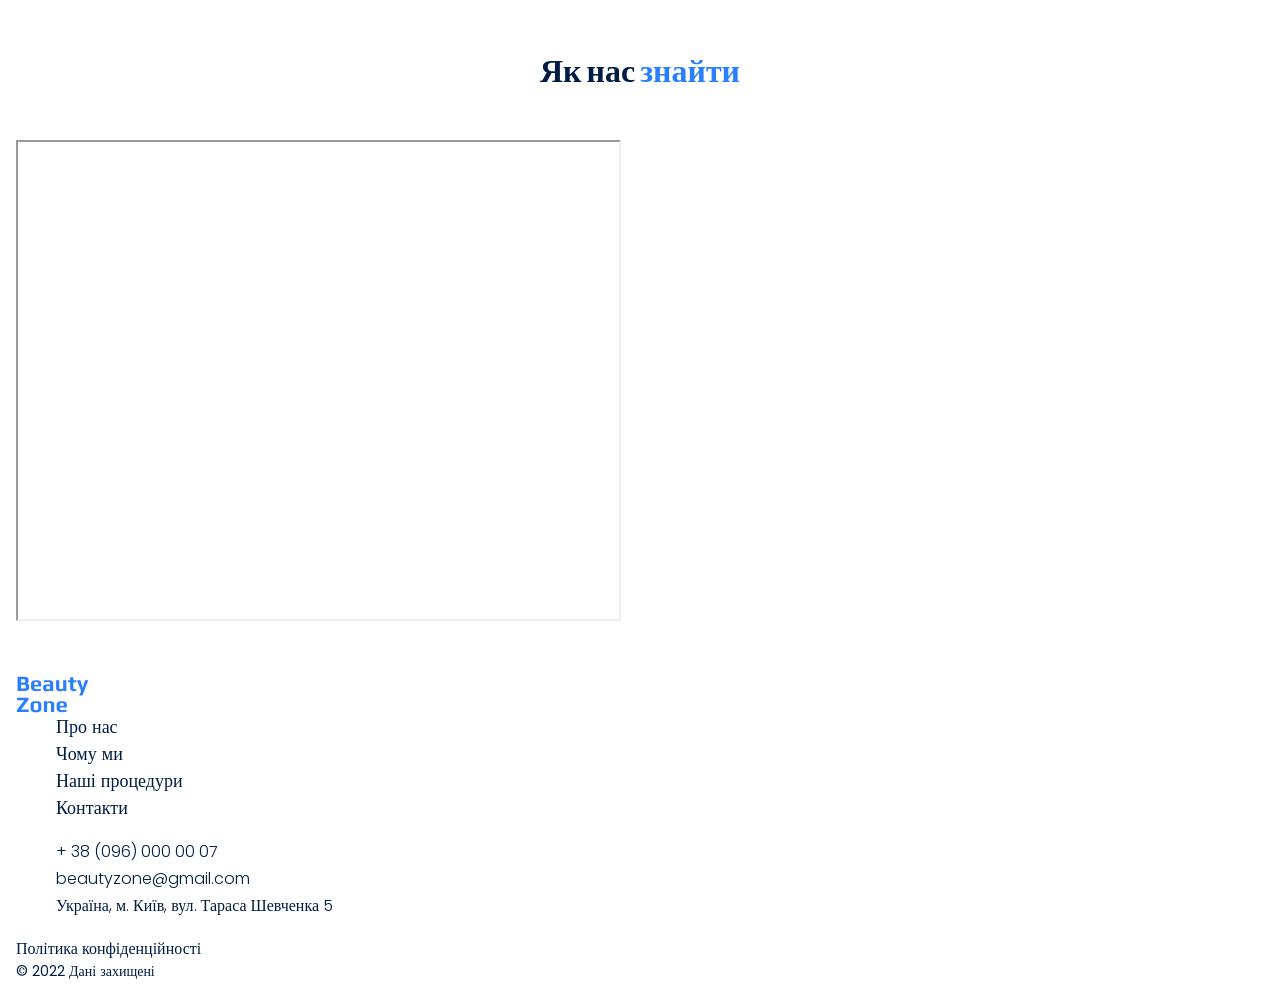
==== commit 8521d939: "add flexbox to header and section 2" ====
--- a/index.html
+++ b/index.html
@@ -10,182 +10,214 @@
     <link rel="stylesheet" href="/css/style.css" />
   </head>
   <body>
-    <header>
-      <nav>
+    <header class="header">
+      <div class="container">
+        <div class="header_container">
+          <nav class="head_nav">
+            <a href="/">
+              <img src="./images/logo.svg" alt="Логотип Beauty Zone" />
+            </a>
+            <ul class="head_menu">
+              <li><a class="link" href="#about_us_section">Про нас</a></li>
+              <li><a class="link" href="#why_do_we_section">Чому ми</a></li>
+              <li>
+                <a class="link" href="#our_procedures_section"
+                  >Наші процедури</a
+                >
+              </li>
+              <li><a class="link" href="#contact_section">Контакти</a></li>
+            </ul>
+            <ul class="head_contacts">
+              <li>
+                <a href="#"> <!-- phone -->1 </a>
+              </li>
+              <li>
+                <a href="#"> <!-- facebook -->2 </a>
+              </li>
+              <li>
+                <a href="#"> <!-- instagram -->3 </a>
+              </li>
+            </ul>
+          </nav>
+        </div>
+      </div>
+    </header>
+    <main>
+      <section class="main_title_section">
+        <div class="container">
+          <div class="main_container">
+            <h4>Косметоологічна клініка</h4>
+            <h1 class="hero_title" lang="en">Beauty Zone</h1>
+            <button class="main_button" type="button">Замовити дзвінок</button>
+            <div class="main_paragraph">
+              <p>
+                Запишись та отримай безкоштовну консультацію нашого косметолога
+              </p>
+            </div>
+          </div>
+        </div>
+      </section>
+      <section class="about_us_section" id="about_us_section">
+        <div class="container">
+          <div class="about_us_container">
+            <div class="about_us_content">
+              <h2 class="about_us_title section_title">
+                Перевтілюйтесь в
+                <span class="accent_headers" lang="en">Beauty Zone!</span>
+              </h2>
+              <p class="about_us_text">
+                Наша косметологічна клініка пропонує вам професійні послуги з
+                догляду за шкірою обличчя та тіла.
+              </p>
+              <p class="about_us_text">
+                B <span class="accent_of_brand" lang="en">Beauty Zone</span> ми
+                гарантуємо найвищі стандарти якості та приємний сервіс. Наші
+                косметологічні процедури та препарати допоможуть вам
+                підтримувати свою красу та молодість. <br />З нами краса
+                назавжди!
+              </p>
+            </div>
+            <div class="about_us_images">
+              <img
+                class="before_mask_img"
+                src="./images/Mask_before.jpg"
+                alt="Жінка до нанесення маски"
+              />
+              <img
+                class="after_mask_img"
+                src="./images/Mask_after.jpg"
+                alt="Жінка після нанесенняic маски"
+              />
+            </div>
+          </div>
+        </div>
+      </section>
+      <section class="why_do_we_section" id="why_do_we_section">
+        <div class="container">
+          <h2 class="why_do_we_title section_title">
+            Чому люди <span class="accent_headers">обирають нас</span>
+          </h2>
+          <ul>
+            <li>
+              <div>
+                <p>
+                  Всі наші косметологи мають вищу медичну освіту та стаж роботи
+                  від 5 років
+                </p>
+              </div>
+            </li>
+            <li>
+              <div>
+                <p>
+                  Використовуємо тільки професійне обладнання та косметику,
+                  перевірену часом
+                </p>
+              </div>
+            </li>
+            <li>
+              <div>
+                <p>
+                  Наша мета - підкреслити переваги та приховати недоліки, а не
+                  переробити
+                </p>
+              </div>
+            </li>
+          </ul>
+        </div>
+      </section>
+      <section id="our_procedures_section">
+        <div class="container">
+          <h2 class="procedures_title section_title">
+            Наші <span class="accent_headers">процедури</span>
+          </h2>
+          <ul>
+            <li>
+              <article>
+                <h4 class="article_title">Маски для обличчя</h4>
+              </article>
+            </li>
+            <li>
+              <article></article>
+            </li>
+            <li>
+              <article></article>
+            </li>
+          </ul>
+        </div>
+      </section>
+      <section id="contact_section">
+        <div class="container">
+          <h2 class="contact_title section_title">
+            Як нас <span class="accent_headers">знайти</span>
+          </h2>
+          <iframe
+            src="https://www.google.com/maps/embed?pb=!1m18!1m12!1m3!1d7778.500491057464!2d30.5155271947122!3d50.44210470204632!2m3!1f0!2f0!3f0!3m2!1i1024!2i768!4f13.1!3m3!1m2!1s0x40d4cef8b5f6338d%3A0x25c7f06ad686451c!2z0LHRg9C7LiDQotCw0YDQsNGB0LAg0KjQtdCy0YfQtdC90LrQviwgNSwg0JrQuNC10LIsIDAyMDAw!5e0!3m2!1sru!2sua!4v1706393004597!5m2!1sru!2sua"
+            width="605"
+            height="481"
+            allowfullscreen=""
+            loading="lazy"
+            referrerpolicy="no-referrer-when-downgrade"
+          ></iframe>
+        </div>
+      </section>
+    </main>
+    <footer>
+      <div class="container">
         <a href="/">
           <img src="./images/logo.svg" alt="Логотип Beauty Zone" />
         </a>
-        <ul>
-          <li><a class="link" href="#about_us_section">Про нас</a></li>
-          <li><a class="link" href="#why_do_we_section">Чому ми</a></li>
-          <li>
-            <a class="link" href="#our_procedures_section">Наші процедури</a>
-          </li>
-          <li><a class="link" href="#contact_section">Контакти</a></li>
-          <li>
-            <a href="#">
-              <!-- phone -->
-            </a>
-          </li>
-          <li>
-            <a href="#">
-              <!-- facebook -->
-            </a>
-          </li>
-          <li>
-            <a href="#">
-              <!-- instagram -->
-            </a>
-          </li>
-        </ul>
-      </nav>
-    </header>
-    <main>
-      <section class="main_title_section">
-        <h4>Косметоологічна клініка</h4>
-        <h1 class="hero_title" lang="en">Beauty Zone</h1>
-        <button class="main_button" type="button">Замовити дзвінок</button>
-        <p>Запишись та отримай безкоштовну консультацію нашого косметолога</p>
-      </section>
-      <section class="about_us_section" id="about_us_section">
-        <h2 class="section_title">
-          Перевтілюйтесь в
-          <span class="accent_headers" lang="en">beauty zone!</span>
-        </h2>
-        <p>
-          Наша косметологічна клініка пропонує вам професійні послуги з догляду
-          за шкірою обличчя та тіла.
-        </p>
-        <p>
-          B <span class="accent_of_brand" lang="en">beauty zone</span> ми
-          гарантуємо найвищі стандарти якості та приємний сервіс. Наші
-          косметологічні процедури та препарати допоможуть вам підтримувати свою
-          красу та молодість. З нами краса назавжди!
-        </p>
-        <img src="./images/Mask_before.jpg" alt="Жінка до нанесення маски" />
-        <img
-          src="./images/Mask_after.jpg"
-          alt="Жінка після нанесенняic маски"
-        />
-      </section>
-      <section class="why_do_we_section" id="why_do_we_section">
-        <h2 class="section_title">
-          Чому люди <span class="accent_headers">обирають нас</span>
-        </h2>
-        <ul>
-          <li>
-            <div>
-              <p>
-                Всі наші косметологи мають вищу медичну освіту та стаж роботи
-                від 5 років
-              </p>
-            </div>
-          </li>
-          <li>
-            <div>
-              <p>
-                Використовуємо тільки професійне обладнання та косметику,
-                перевірену часом
-              </p>
-            </div>
-          </li>
-          <li>
-            <div>
-              <p>
-                Наша мета - підкреслити переваги та приховати недоліки, а не
-                переробити
-              </p>
-            </div>
-          </li>
-        </ul>
-      </section>
-      <section id="our_procedures_section">
-        <h2 class="section_title">
-          Наші <span class="accent_headers">процедури</span>
-        </h2>
-        <ul>
-          <li>
-            <article>
-              <h4 class="article_title">Маски для обличчя</h4>
-            </article>
-          </li>
-          <li>
-            <article></article>
-          </li>
-          <li>
-            <article></article>
-          </li>
-        </ul>
-      </section>
-      <section id="contact_section">
-        <h2 class="section_title">
-          Як нас <span class="accent_headers">знайти</span>
-        </h2>
-        <iframe
-          src="https://www.google.com/maps/embed?pb=!1m18!1m12!1m3!1d7778.500491057464!2d30.5155271947122!3d50.44210470204632!2m3!1f0!2f0!3f0!3m2!1i1024!2i768!4f13.1!3m3!1m2!1s0x40d4cef8b5f6338d%3A0x25c7f06ad686451c!2z0LHRg9C7LiDQotCw0YDQsNGB0LAg0KjQtdCy0YfQtdC90LrQviwgNSwg0JrQuNC10LIsIDAyMDAw!5e0!3m2!1sru!2sua!4v1706393004597!5m2!1sru!2sua"
-          width="605"
-          height="481"
-          allowfullscreen=""
-          loading="lazy"
-          referrerpolicy="no-referrer-when-downgrade"
-        ></iframe>
-      </section>
-    </main>
-    <footer>
-      <a href="/">
-        <img src="./images/logo.svg" alt="Логотип Beauty Zone" />
-      </a>
-      <nav>
-        <ul>
-          <li><a class="link" href="#about_us_section">Про нас</a></li>
-          <li><a class="link" href="#why_do_we_section">Чому ми</a></li>
-          <li>
-            <a class="link" href="#our_procedures_section">Наші процедури</a>
-          </li>
-          <li><a class="link" href="#contact_section">Контакти</a></li>
-        </ul>
-      </nav>
-      <address>
-        <ul>
-          <li>
-            <a class="address_link" href="tel:+38(096)0000007"
-              >+ 38 (096) 000 00 07</a
-            >
-          </li>
-          <li>
-            <a class="address_link" href="mailto:beautyzone@gmail.com"
-              >beautyzone@gmail.com</a
-            >
-          </li>
-          <li>
-            <a
-              class="address_link"
-              href="https://maps.app.goo.gl/f5roskzKXoE4J4bq9"
-              target="_blank"
-              >Україна, м. Київ, вул. Тараса Шевченка 5</a
-            >
-          </li>
-          <li>
-            <a href="#">
-              <!-- phone -->
-            </a>
-          </li>
-          <li>
-            <a href="#">
-              <!-- facebook -->
-            </a>
-          </li>
-          <li>
-            <a href="#">
-              <!-- instagram -->
-            </a>
-          </li>
-        </ul>
-        <a class="address_link" href="#" target="_blank"
-          >Політика конфіденційності</a
-        >
-        <p class="address_copyright">&copy; 2022 Дані захищені</p>
-      </address>
+        <nav>
+          <ul>
+            <li><a class="link" href="#about_us_section">Про нас</a></li>
+            <li><a class="link" href="#why_do_we_section">Чому ми</a></li>
+            <li>
+              <a class="link" href="#our_procedures_section">Наші процедури</a>
+            </li>
+            <li><a class="link" href="#contact_section">Контакти</a></li>
+          </ul>
+        </nav>
+        <address>
+          <ul>
+            <li>
+              <a class="address_link" href="tel:+38(096)0000007"
+                >+ 38 (096) 000 00 07</a
+              >
+            </li>
+            <li>
+              <a class="address_link" href="mailto:beautyzone@gmail.com"
+                >beautyzone@gmail.com</a
+              >
+            </li>
+            <li>
+              <a
+                class="address_link"
+                href="https://maps.app.goo.gl/f5roskzKXoE4J4bq9"
+                target="_blank"
+                >Україна, м. Київ, вул. Тараса Шевченка 5</a
+              >
+            </li>
+            <li>
+              <a href="#">
+                <!-- phone -->
+              </a>
+            </li>
+            <li>
+              <a href="#">
+                <!-- facebook -->
+              </a>
+            </li>
+            <li>
+              <a href="#">
+                <!-- instagram -->
+              </a>
+            </li>
+          </ul>
+          <a class="address_link" href="#" target="_blank"
+            >Політика конфіденційності</a
+          >
+          <p class="address_copyright">&copy; 2022 Дані захищені</p>
+        </address>
+      </div>
     </footer>
   </body>
 </html>
--- a/css/style.css
+++ b/css/style.css
@@ -2,8 +2,14 @@
   --color-primary-lightmain: #2b7fff;
   --color-primary-light: #ffffff;
   --color-primary-dark: #011c44;
+  --color-secondary-dark: #4a4a4a;
+  --color-secondary-light: #747272;
 }
 /* Base */
+
+* {
+  box-sizing: border-box;
+}
 body {
   color: var(--color-primary-dark);
   font-family: "Poppins";
@@ -11,6 +17,15 @@
   line-height: 1.5;
   font-size: 18px;
 }
+h1,
+h2,
+h3,
+h4,
+h5,
+h6,
+p {
+  margin-top: 0;
+}
 h2 {
   text-align: center;
 }
@@ -21,36 +36,85 @@
 ul {
   list-style-type: none;
 }
+
+section {
+  padding: 48px 0;
+}
+
+.container {
+  width: 100%;
+  max-width: 1288px;
+  margin: 0 auto;
+  padding: 0 16px;
+}
 /* Button */
 .main_button {
-  color: var(--color-primary-ligh);
+  padding: 16px 40px;
+  color: var(--color-primary-light);
   background-color: var(--color-primary-lightmain);
   border: 2px solid var(--color-primary-lightmain);
-  border-radius: 12px;
+  border-radius: 50px;
+  margin-bottom: 14px;
 }
 .main_button:hover {
-  color: #2b7fff;
+  color: var(--color-primary-dark);
   background-color: transparent;
   cursor: pointer;
 }
 /* link */
 .link {
   color: var(--color-primary-dark);
-  font-size: 16px;
 }
 .link:hover {
   color: var(--color-primary-lightmain);
-  font-weight: 600;
   text-decoration: none;
+}
+/* Header */
+.header {
+  padding: 32px 32px;
+}
+.header_container {
+  display: flex;
+}
+.head_nav {
+  display: flex;
+  justify-content: space-between;
+  align-items: center;
+  flex-grow: 1;
+}
+.head_menu {
+  display: flex;
+  gap: 64px;
+  margin-bottom: 0;
+}
+.head_contacts {
+  display: flex;
+  margin-bottom: 0;
+  gap: 32px;
 }
 /* Hero_title */
 .hero_title {
   color: var(--color-primary-lightmain);
-  font-size: 64px;
+  font-size: 100px;
+  margin-bottom: 40px;
 }
 .main_title_section p {
   font-size: 14px;
 }
+.main_container {
+  display: block;
+  max-width: 530px;
+  padding-left: 120px;
+  line-height: 1;
+}
+.main_container h4 {
+  margin-bottom: 16px;
+}
+.main_paragraph {
+  max-width: 230px;
+  padding: 0 4px;
+}
+
 /* Another titles */
 .section_title {
   font-size: 32px;
@@ -68,19 +132,65 @@
 }
 .about_us_section h2 {
   text-align: left;
+  max-width: 250px;
+  margin-bottom: 40px;
+}
+.about_us_title {
+  margin-bottom: 40px;
+}
+.about_us_container {
+  display: flex;
+  justify-content: space-between;
+  gap: 40px;
+}
+.about_us_content {
+  max-width: 550px;
+}
+.about_us_container img {
+  max-width: 300px;
+}
+.about_us_images {
+  position: relative;
+  display: flex;
+  flex-grow: 1;
+}
+.before_mask_img {
+  position: absolute;
+  left: 0;
+  top: 0;
+}
+.after_mask_img {
+  position: absolute;
+  right: 0;
+  bottom: 0;
+}
+
+.about_us_text {
+  margin-bottom: 40px;
+  font-size: 20px;
 }
 /* Why do we section */
 
 .why_do_we_section p {
-  font-size: 16px;
+  font-size: 18px;
+}
+.why_do_we_title {
+  margin-bottom: 48px;
 }
 /* Our procedurs section */
 .article_title {
   color: var(--color-primary-light);
   font-size: 16px;
 }
+
+.procedures_title {
+  margin-bottom: 48px;
+}
 /* Contact section */
 
+.contact_title {
+  margin-bottom: 48px;
+}
 /* footer */
 .address_link {
   color: var(--color-primary-dark);
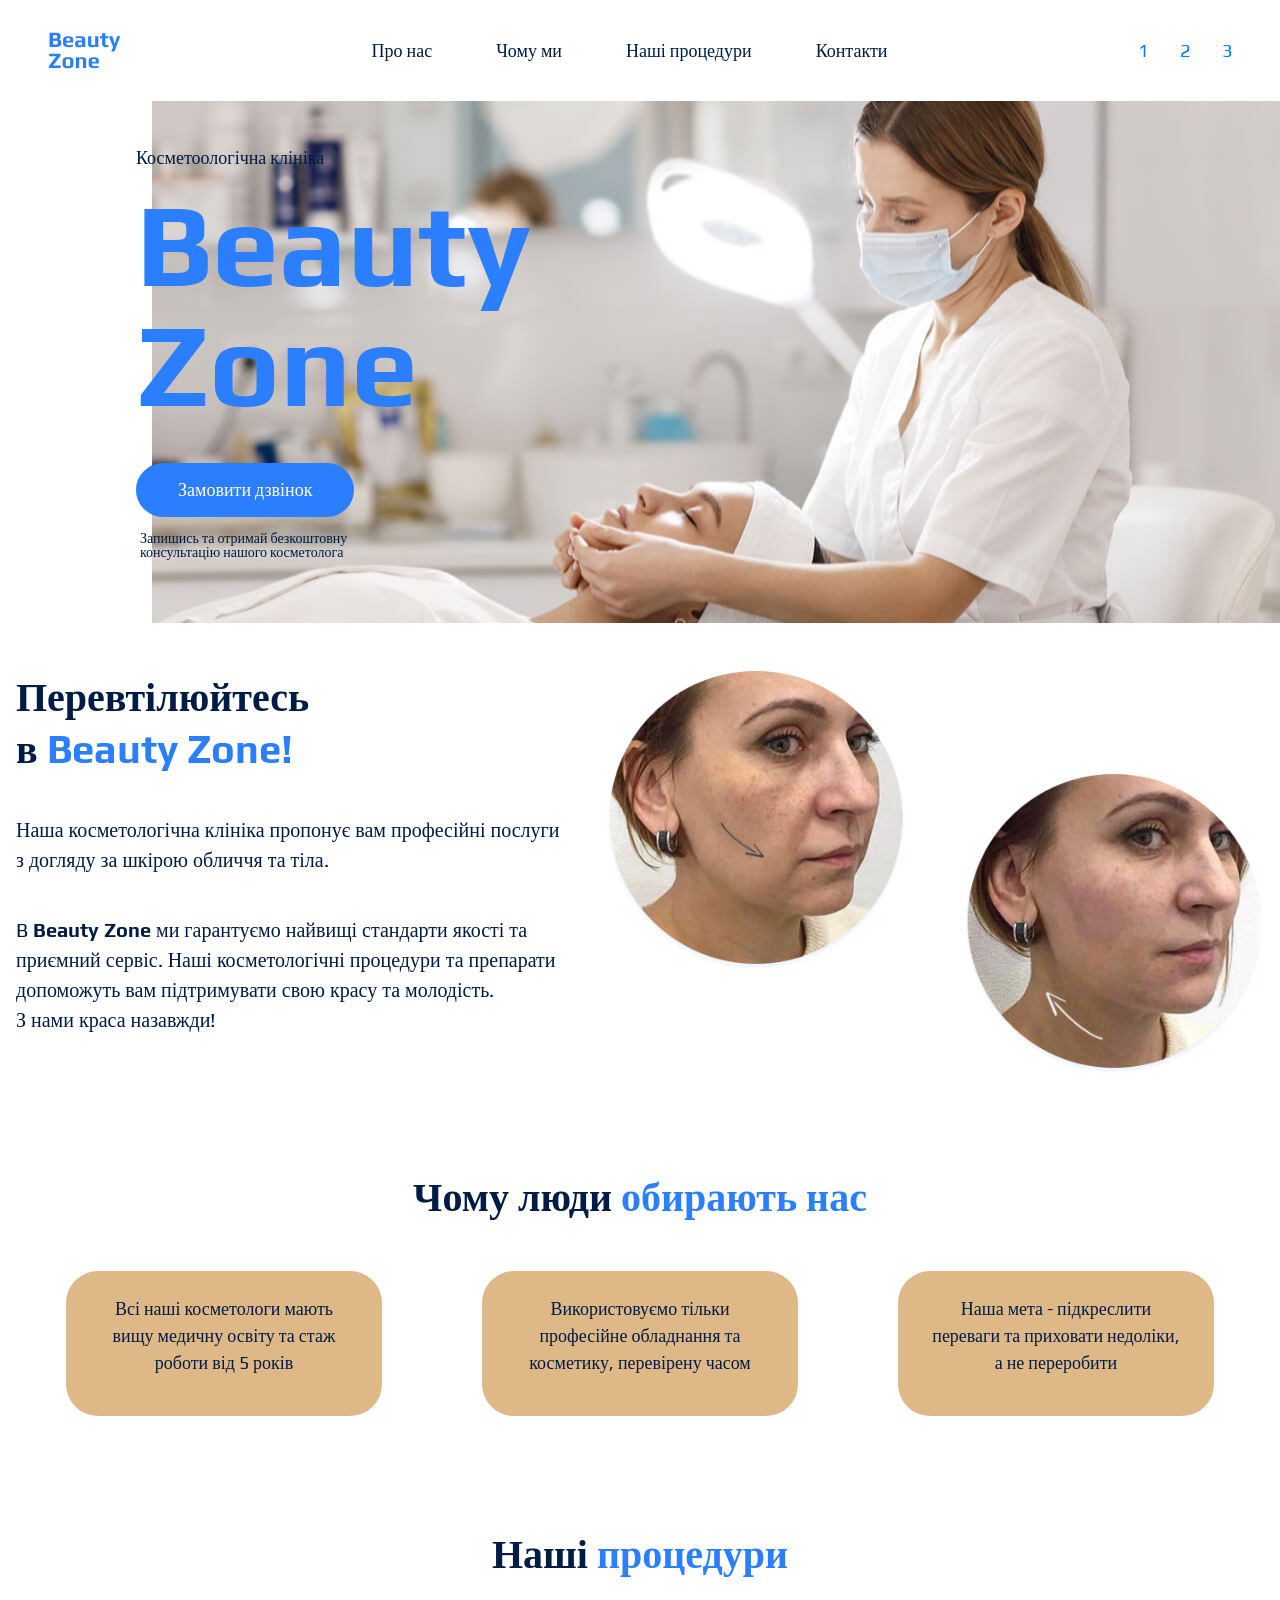
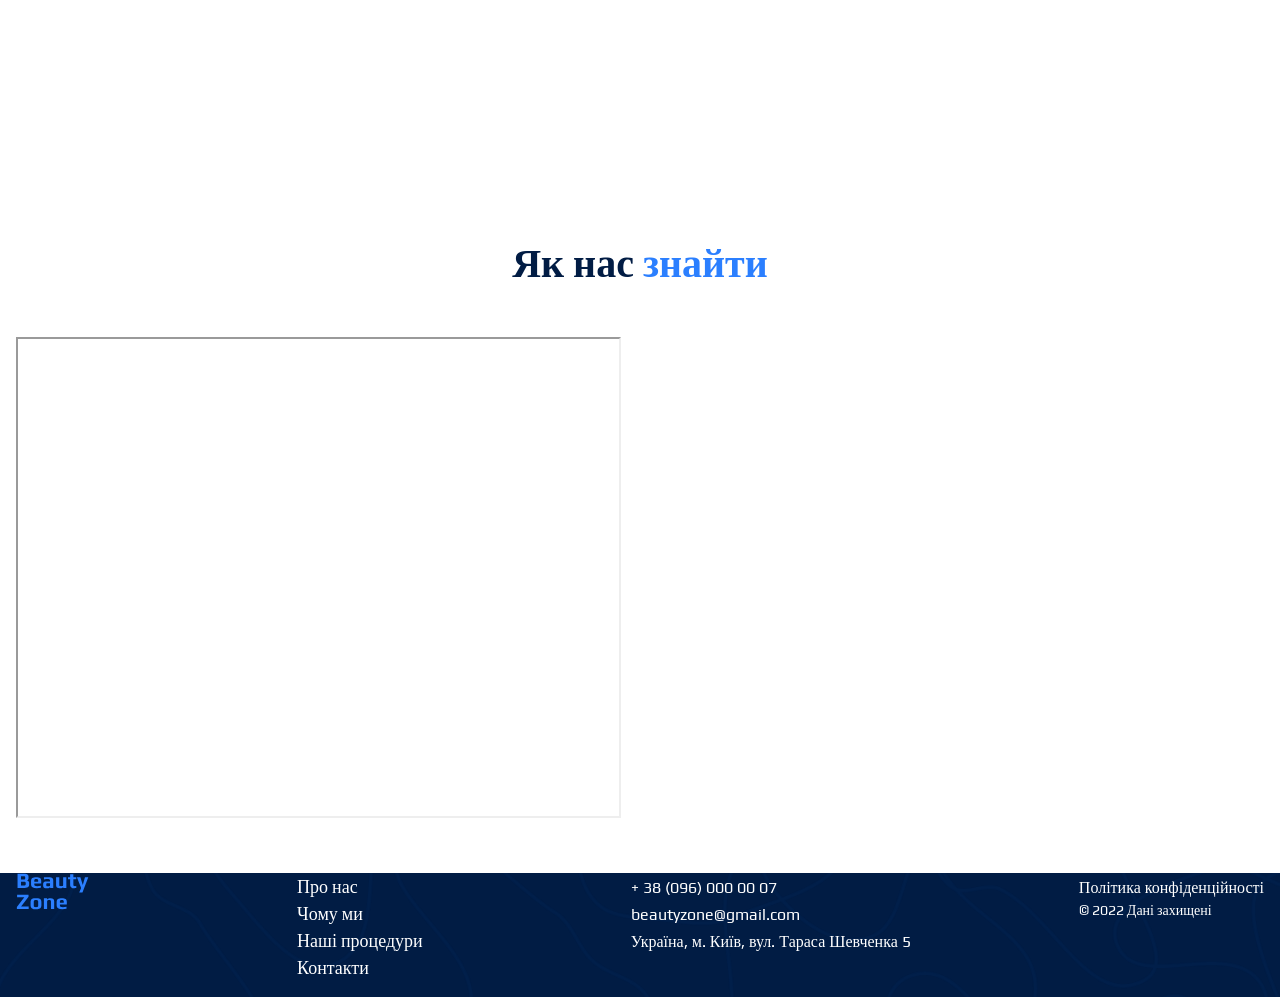
==== commit bbc81889: "add images,fonts. Add felxbox styles to sections" ====
--- a/index.html
+++ b/index.html
@@ -97,9 +97,9 @@
           <h2 class="why_do_we_title section_title">
             Чому люди <span class="accent_headers">обирають нас</span>
           </h2>
-          <ul>
-            <li>
-              <div>
+          <ul class="why_do_we_items">
+            <li>
+              <div class="why_do_we_text">
                 <p>
                   Всі наші косметологи мають вищу медичну освіту та стаж роботи
                   від 5 років
@@ -107,7 +107,7 @@
               </div>
             </li>
             <li>
-              <div>
+              <div class="why_do_we_text">
                 <p>
                   Використовуємо тільки професійне обладнання та косметику,
                   перевірену часом
@@ -115,7 +115,7 @@
               </div>
             </li>
             <li>
-              <div>
+              <div class="why_do_we_text">
                 <p>
                   Наша мета - підкреслити переваги та приховати недоліки, а не
                   переробити
@@ -137,10 +137,14 @@
               </article>
             </li>
             <li>
-              <article></article>
-            </li>
-            <li>
-              <article></article>
+              <article>
+                <h4 class="article_title">Ін'єкції для обличчя</h4>
+              </article>
+            </li>
+            <li>
+              <article>
+                <h4 class="article_title">Очищення обличчя</h4>
+              </article>
             </li>
           </ul>
         </div>
@@ -161,62 +165,74 @@
         </div>
       </section>
     </main>
-    <footer>
+    <footer class="footer">
       <div class="container">
-        <a href="/">
-          <img src="./images/logo.svg" alt="Логотип Beauty Zone" />
-        </a>
-        <nav>
-          <ul>
-            <li><a class="link" href="#about_us_section">Про нас</a></li>
-            <li><a class="link" href="#why_do_we_section">Чому ми</a></li>
-            <li>
-              <a class="link" href="#our_procedures_section">Наші процедури</a>
-            </li>
-            <li><a class="link" href="#contact_section">Контакти</a></li>
-          </ul>
-        </nav>
-        <address>
-          <ul>
-            <li>
-              <a class="address_link" href="tel:+38(096)0000007"
-                >+ 38 (096) 000 00 07</a
-              >
-            </li>
-            <li>
-              <a class="address_link" href="mailto:beautyzone@gmail.com"
-                >beautyzone@gmail.com</a
-              >
-            </li>
-            <li>
-              <a
-                class="address_link"
-                href="https://maps.app.goo.gl/f5roskzKXoE4J4bq9"
-                target="_blank"
-                >Україна, м. Київ, вул. Тараса Шевченка 5</a
-              >
-            </li>
-            <li>
-              <a href="#">
-                <!-- phone -->
-              </a>
-            </li>
-            <li>
-              <a href="#">
-                <!-- facebook -->
-              </a>
-            </li>
-            <li>
-              <a href="#">
-                <!-- instagram -->
-              </a>
-            </li>
-          </ul>
-          <a class="address_link" href="#" target="_blank"
-            >Політика конфіденційності</a
-          >
-          <p class="address_copyright">&copy; 2022 Дані захищені</p>
-        </address>
+        <div class="footer_content">
+          <a href="/">
+            <img src="./images/logo.svg" alt="Логотип Beauty Zone" />
+          </a>
+          <nav>
+            <ul class="footer_menu">
+              <li>
+                <a class="foot_menu_list" href="#about_us_section">Про нас</a>
+              </li>
+              <li>
+                <a class="foot_menu_list" href="#why_do_we_section">Чому ми</a>
+              </li>
+              <li>
+                <a class="foot_menu_list" href="#our_procedures_section"
+                  >Наші процедури</a
+                >
+              </li>
+              <li>
+                <a class="foot_menu_list" href="#contact_section">Контакти</a>
+              </li>
+            </ul>
+          </nav>
+          <address>
+            <ul>
+              <li>
+                <a class="address_link" href="tel:+38(096)0000007"
+                  >+ 38 (096) 000 00 07</a
+                >
+              </li>
+              <li>
+                <a class="address_link" href="mailto:beautyzone@gmail.com"
+                  >beautyzone@gmail.com</a
+                >
+              </li>
+              <li>
+                <a
+                  class="address_link"
+                  href="https://maps.app.goo.gl/f5roskzKXoE4J4bq9"
+                  target="_blank"
+                  >Україна, м. Київ, вул. Тараса Шевченка 5</a
+                >
+              </li>
+              <li>
+                <a href="#">
+                  <!-- phone -->
+                </a>
+              </li>
+              <li>
+                <a href="#">
+                  <!-- facebook -->
+                </a>
+              </li>
+              <li>
+                <a href="#">
+                  <!-- instagram -->
+                </a>
+              </li>
+            </ul>
+          </address>
+          <div class="foot_confident">
+            <a class="address_link" href="#" target="_blank"
+              >Політика конфіденційності</a
+            >
+            <p class="address_copyright">&copy; 2022 Дані захищені</p>
+          </div>
+        </div>
       </div>
     </footer>
   </body>
--- a/css/fonts.css
+++ b/css/fonts.css
@@ -1,29 +1,72 @@
+/* roboto-regular - latin */
 @font-face {
-  font-display: swap;
+  font-display: swap; /* Check https://developer.mozilla.org/en-US/docs/Web/CSS/@font-face/font-display for other options. */
+  font-family: "Roboto";
+  font-style: normal;
+  font-weight: 400;
+  src: url("../fonts/roboto-v30-latin-regular.woff2") format("woff2"); /* Chrome 36+, Opera 23+, Firefox 39+, Safari 12+, iOS 10+ */
+}
+/* roboto-700 - latin */
+@font-face {
+  font-display: swap; /* Check https://developer.mozilla.org/en-US/docs/Web/CSS/@font-face/font-display for other options. */
+  font-family: "Roboto";
+  font-style: normal;
+  font-weight: 700;
+  src: url("../fonts/roboto-v30-latin-700.woff2") format("woff2"); /* Chrome 36+, Opera 23+, Firefox 39+, Safari 12+, iOS 10+ */
+}
+/* roboto-900 - latin */
+@font-face {
+  font-display: swap; /* Check https://developer.mozilla.org/en-US/docs/Web/CSS/@font-face/font-display for other options. */
+  font-family: "Roboto";
+  font-style: normal;
+  font-weight: 900;
+  src: url("../fonts/roboto-v30-latin-900.woff2") format("woff2"); /* Chrome 36+, Opera 23+, Firefox 39+, Safari 12+, iOS 10+ */
+}
+/* poppins-300 - latin */
+@font-face {
+  font-display: swap; /* Check https://developer.mozilla.org/en-US/docs/Web/CSS/@font-face/font-display for other options. */
   font-family: "Poppins";
   font-style: normal;
   font-weight: 300;
-  src: url("../fonts/poppins-v20-latin-300.woff2") format("woff2");
+  src: url("../fonts/poppins-v20-latin-300.woff2") format("woff2"); /* Chrome 36+, Opera 23+, Firefox 39+, Safari 12+, iOS 10+ */
 }
+/* poppins-regular - latin */
 @font-face {
-  font-display: swap;
+  font-display: swap; /* Check https://developer.mozilla.org/en-US/docs/Web/CSS/@font-face/font-display for other options. */
   font-family: "Poppins";
   font-style: normal;
   font-weight: 400;
-  src: url("../fonts/poppins-v20-latin-regular.woff2") format("woff2");
+  src: url("../fonts/poppins-v20-latin-regular.woff2") format("woff2"); /* Chrome 36+, Opera 23+, Firefox 39+, Safari 12+, iOS 10+ */
 }
+/* poppins-700 - latin */
 @font-face {
-  font-display: swap;
+  font-display: swap; /* Check https://developer.mozilla.org/en-US/docs/Web/CSS/@font-face/font-display for other options. */
   font-family: "Poppins";
   font-style: normal;
-  font-weight: 600;
-  src: url("../fonts/poppins-v20-latin-600.woff2") format("woff2");
+  font-weight: 700;
+  src: url("../fonts/poppins-v20-latin-700.woff2") format("woff2"); /* Chrome 36+, Opera 23+, Firefox 39+, Safari 12+, iOS 10+ */
 }
-
+/* poppins-900 - latin */
 @font-face {
-  font-display: swap;
+  font-display: swap; /* Check https://developer.mozilla.org/en-US/docs/Web/CSS/@font-face/font-display for other options. */
   font-family: "Poppins";
   font-style: normal;
   font-weight: 900;
-  src: url("../fonts/poppins-v20-latin-900.woff2") format("woff2");
+  src: url("../fonts/poppins-v20-latin-900.woff2") format("woff2"); /* Chrome 36+, Opera 23+, Firefox 39+, Safari 12+, iOS 10+ */
 }
+/* play-regular - latin */
+@font-face {
+  font-display: swap; /* Check https://developer.mozilla.org/en-US/docs/Web/CSS/@font-face/font-display for other options. */
+  font-family: "Play";
+  font-style: normal;
+  font-weight: 400;
+  src: url("../fonts/play-v19-latin-regular.woff2") format("woff2"); /* Chrome 36+, Opera 23+, Firefox 39+, Safari 12+, iOS 10+ */
+}
+/* play-700 - latin */
+@font-face {
+  font-display: swap; /* Check https://developer.mozilla.org/en-US/docs/Web/CSS/@font-face/font-display for other options. */
+  font-family: "Play";
+  font-style: normal;
+  font-weight: 700;
+  src: url("../fonts/play-v19-latin-700.woff2") format("woff2"); /* Chrome 36+, Opera 23+, Firefox 39+, Safari 12+, iOS 10+ */
+}
--- a/css/style.css
+++ b/css/style.css
@@ -12,7 +12,7 @@
 }
 body {
   color: var(--color-primary-dark);
-  font-family: "Poppins";
+  font-family: "Play", "Roboto", "Poppins";
   font-weight: 400;
   line-height: 1.5;
   font-size: 18px;
@@ -47,6 +47,7 @@
   margin: 0 auto;
   padding: 0 16px;
 }
+
 /* Button */
 .main_button {
   padding: 16px 40px;
@@ -95,8 +96,14 @@
 /* Hero_title */
 .hero_title {
   color: var(--color-primary-lightmain);
-  font-size: 100px;
-  margin-bottom: 40px;
+  font-size: 120px;
+  margin-bottom: 40px;
+}
+
+.main_title_section {
+  background-image: url(../images/mian_image.jpg);
+  background-repeat: no-repeat;
+  background-position: right;
 }
 .main_title_section p {
   font-size: 14px;
@@ -117,7 +124,7 @@
 
 /* Another titles */
 .section_title {
-  font-size: 32px;
+  font-size: 40px;
   font-weight: 900;
   line-height: 1.3;
 }
@@ -132,7 +139,7 @@
 }
 .about_us_section h2 {
   text-align: left;
-  max-width: 250px;
+  max-width: 300px;
   margin-bottom: 40px;
 }
 .about_us_title {
@@ -177,10 +184,23 @@
 .why_do_we_title {
   margin-bottom: 48px;
 }
+.why_do_we_items {
+  display: flex;
+  justify-content: space-around;
+  padding: 0;
+}
+.why_do_we_text {
+  background-color: burlywood;
+  max-width: 316px;
+  height: fit-content;
+  border-radius: 32px;
+  text-align: center;
+  padding: 24px 32px;
+}
 /* Our procedurs section */
 .article_title {
   color: var(--color-primary-light);
-  font-size: 16px;
+  font-size: 18px;
 }
 
 .procedures_title {
@@ -192,11 +212,20 @@
   margin-bottom: 48px;
 }
 /* footer */
+.footer {
+  background-color: var(--color-primary-dark);
+  background-image: url(../images/background_footer.png);
+  background-repeat: no-repeat;
+  background-position: center;
+  background-size: cover;
+  color: var(--color-primary-light);
+}
 .address_link {
   color: var(--color-primary-dark);
   font-size: 16px;
   font-weight: 300;
   text-decoration: none;
+  color: var(--color-primary-light);
 }
 .address_link:hover {
   color: var(--color-primary-lightmain);
@@ -204,4 +233,16 @@
 }
 .address_copyright {
   font-size: 14px;
-}
+  color: var(--color-primary-light);
+}
+.footer_menu a {
+  color: var(--color-primary-light);
+}
+.footer_content {
+  display: flex;
+  justify-content: space-between;
+}
+.foot_menu_list:hover {
+  color: var(--color-primary-lightmain);
+  text-decoration: none;
+}
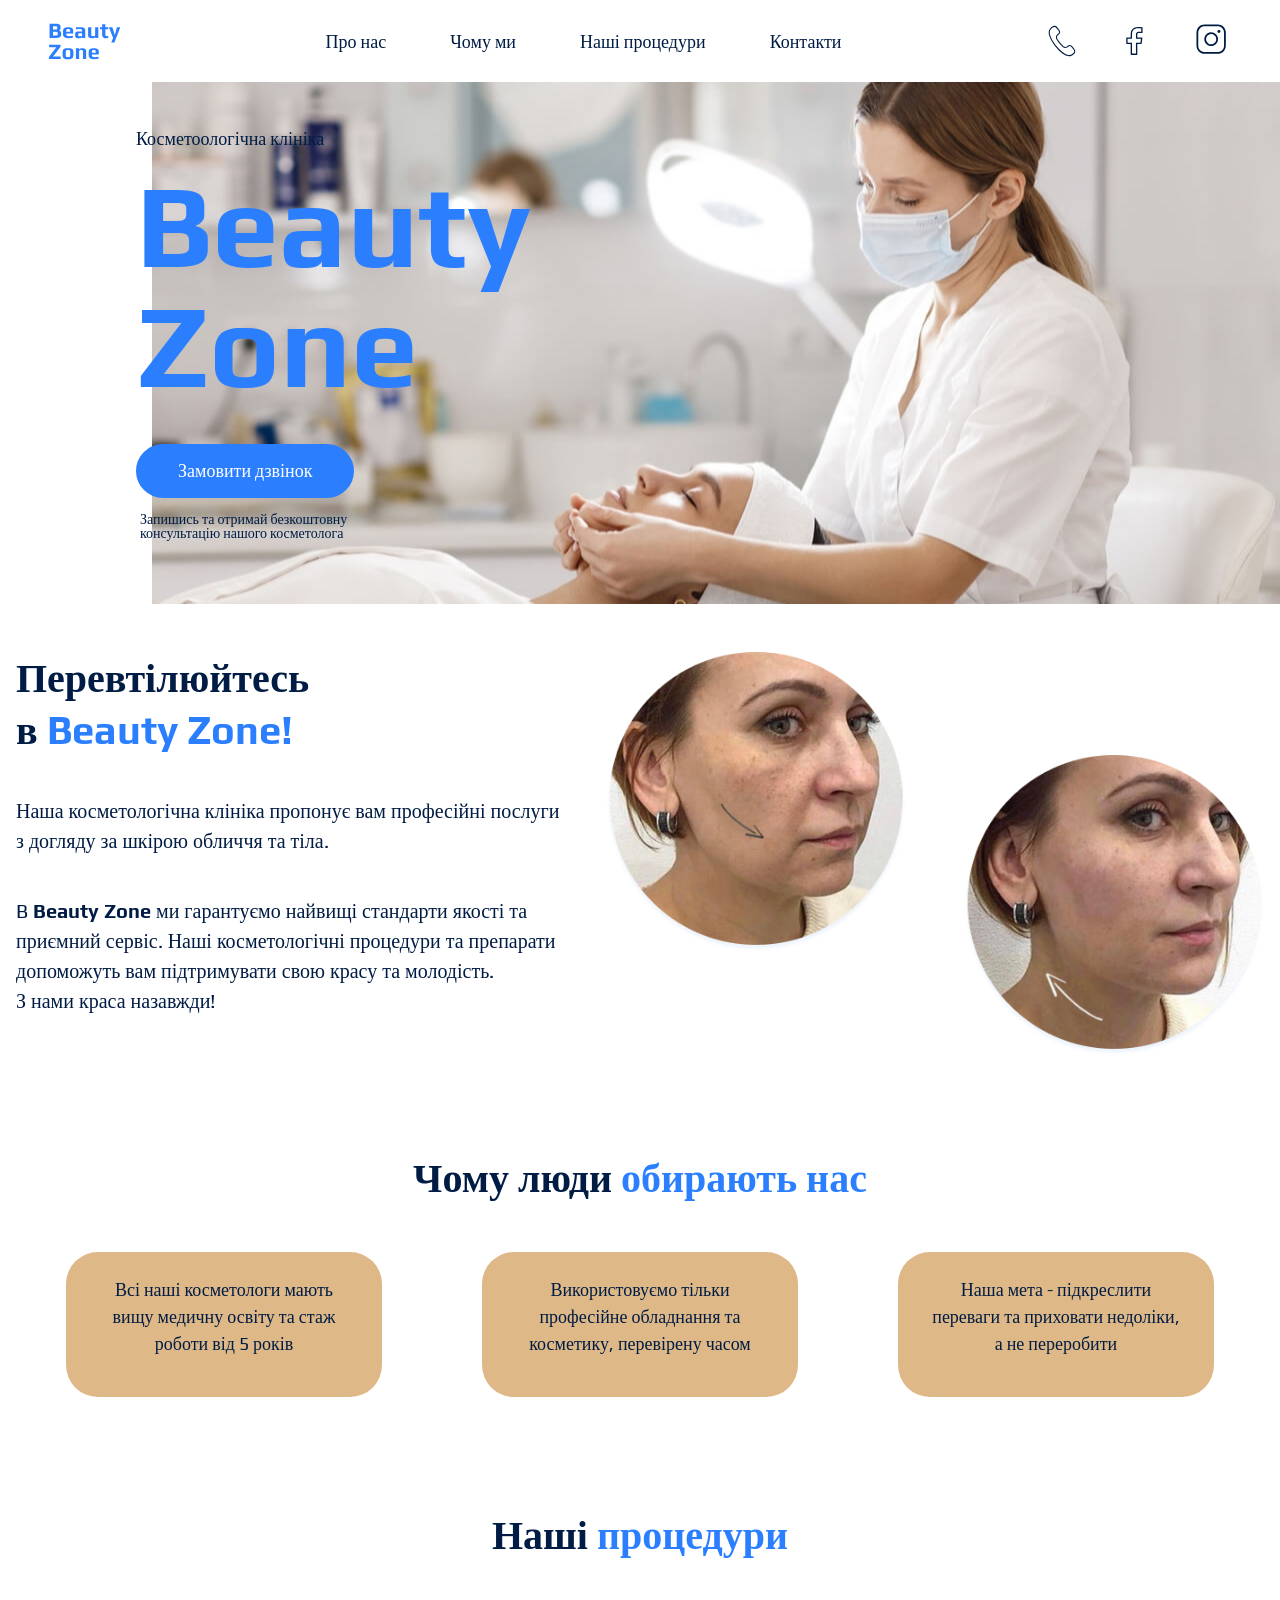
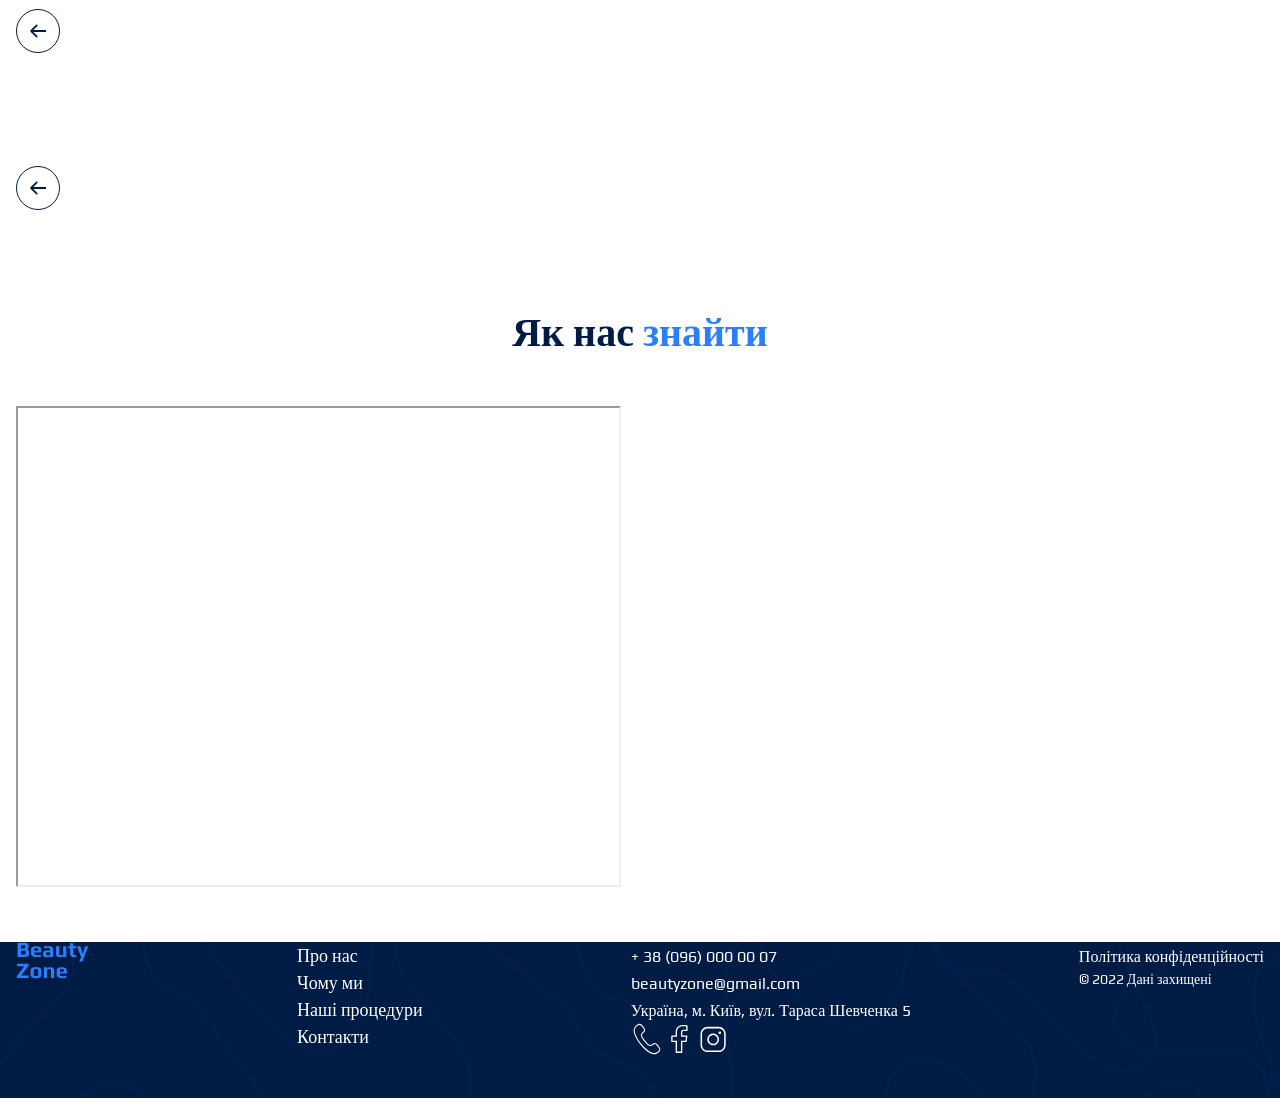
==== commit d6f3af0c: "add styles to contact icons" ====
--- a/index.html
+++ b/index.html
@@ -29,13 +29,25 @@
             </ul>
             <ul class="head_contacts">
               <li>
-                <a href="#"> <!-- phone -->1 </a>
-              </li>
-              <li>
-                <a href="#"> <!-- facebook -->2 </a>
-              </li>
-              <li>
-                <a href="#"> <!-- instagram -->3 </a>
+                <a href="#">
+                  <svg class="head_contact_icons" width="32" height="32">
+                    <use href="./images/icons.svg#icon-telephone_icon"></use>
+                  </svg>
+                </a>
+              </li>
+              <li>
+                <a href="#">
+                  <svg class="head_contact_icons" width="32" height="32">
+                    <use href="./images/icons.svg#icon-facebook"></use>
+                  </svg>
+                </a>
+              </li>
+              <li>
+                <a href="#">
+                  <svg class="head_contact_icons" width="42" height="42">
+                    <use href="./images/icons.svg#icon-instagram"></use>
+                  </svg>
+                </a>
               </li>
             </ul>
           </nav>
@@ -130,6 +142,11 @@
           <h2 class="procedures_title section_title">
             Наші <span class="accent_headers">процедури</span>
           </h2>
+          <button class="carousel_button" type="button">
+            <svg width="16" height="16">
+              <use href="./images/icons.svg#icon-Arrow-1"></use>
+            </svg>
+          </button>
           <ul>
             <li>
               <article>
@@ -147,6 +164,11 @@
               </article>
             </li>
           </ul>
+          <button class="carousel_button" type="button">
+            <svg width="16" height="16">
+              <use href="./images/icons.svg#icon-Arrow-1"></use>
+            </svg>
+          </button>
         </div>
       </section>
       <section id="contact_section">
@@ -209,21 +231,29 @@
                   >Україна, м. Київ, вул. Тараса Шевченка 5</a
                 >
               </li>
-              <li>
-                <a href="#">
-                  <!-- phone -->
-                </a>
-              </li>
-              <li>
-                <a href="#">
-                  <!-- facebook -->
-                </a>
-              </li>
-              <li>
-                <a href="#">
-                  <!-- instagram -->
-                </a>
-              </li>
+              <div class="footer_icon_menu">
+                <li>
+                  <a href="#">
+                    <svg class="address_icon" width="32" height="32">
+                      <use href="./images/icons.svg#icon-telephone_icon"></use>
+                    </svg>
+                  </a>
+                </li>
+                <li>
+                  <a href="#">
+                    <svg class="address_icon" width="32" height="32">
+                      <use href="./images/icons.svg#icon-facebook"></use>
+                    </svg>
+                  </a>
+                </li>
+                <li>
+                  <a href="#">
+                    <svg class="address_icon" width="36" height="36">
+                      <use href="./images/icons.svg#icon-instagram"></use>
+                    </svg>
+                  </a>
+                </li>
+              </div>
             </ul>
           </address>
           <div class="foot_confident">
--- a/css/style.css
+++ b/css/style.css
@@ -70,9 +70,16 @@
   color: var(--color-primary-lightmain);
   text-decoration: none;
 }
+.head_contact_icons {
+  display: flex;
+  align-items: center;
+  justify-content: center;
+  text-align: center;
+  fill: var(--color-primary-dark);
+}
 /* Header */
 .header {
-  padding: 32px 32px;
+  padding: 20px 32px;
 }
 .header_container {
   display: flex;
@@ -90,8 +97,11 @@
 }
 .head_contacts {
   display: flex;
+  align-items: center;
+  justify-content: center;
+  text-align: center;
   margin-bottom: 0;
-  gap: 32px;
+  gap: 40px;
 }
 /* Hero_title */
 .hero_title {
@@ -202,10 +212,28 @@
   color: var(--color-primary-light);
   font-size: 18px;
 }
-
 .procedures_title {
   margin-bottom: 48px;
 }
+.carousel_button {
+  display: flex;
+  align-items: center;
+  justify-content: center;
+  width: 44px;
+  height: 44px;
+  padding: 0;
+  fill: var(--color-primary-dark);
+  background-color: transparent;
+  border-radius: 50%;
+  border: 1px solid var(--color-primary-dark);
+  cursor: pointer;
+}
+.carousel_button:hover {
+  background-color: var(--color-primary-lightmain);
+  border: 1px solid var(--color-primary-light);
+  fill: var(--color-primary-light);
+}
+
 /* Contact section */
 
 .contact_title {
@@ -246,3 +274,9 @@
   color: var(--color-primary-lightmain);
   text-decoration: none;
 }
+.footer_icon_menu {
+  display: flex;
+}
+.address_icon {
+  fill: var(--color-primary-light);
+}
